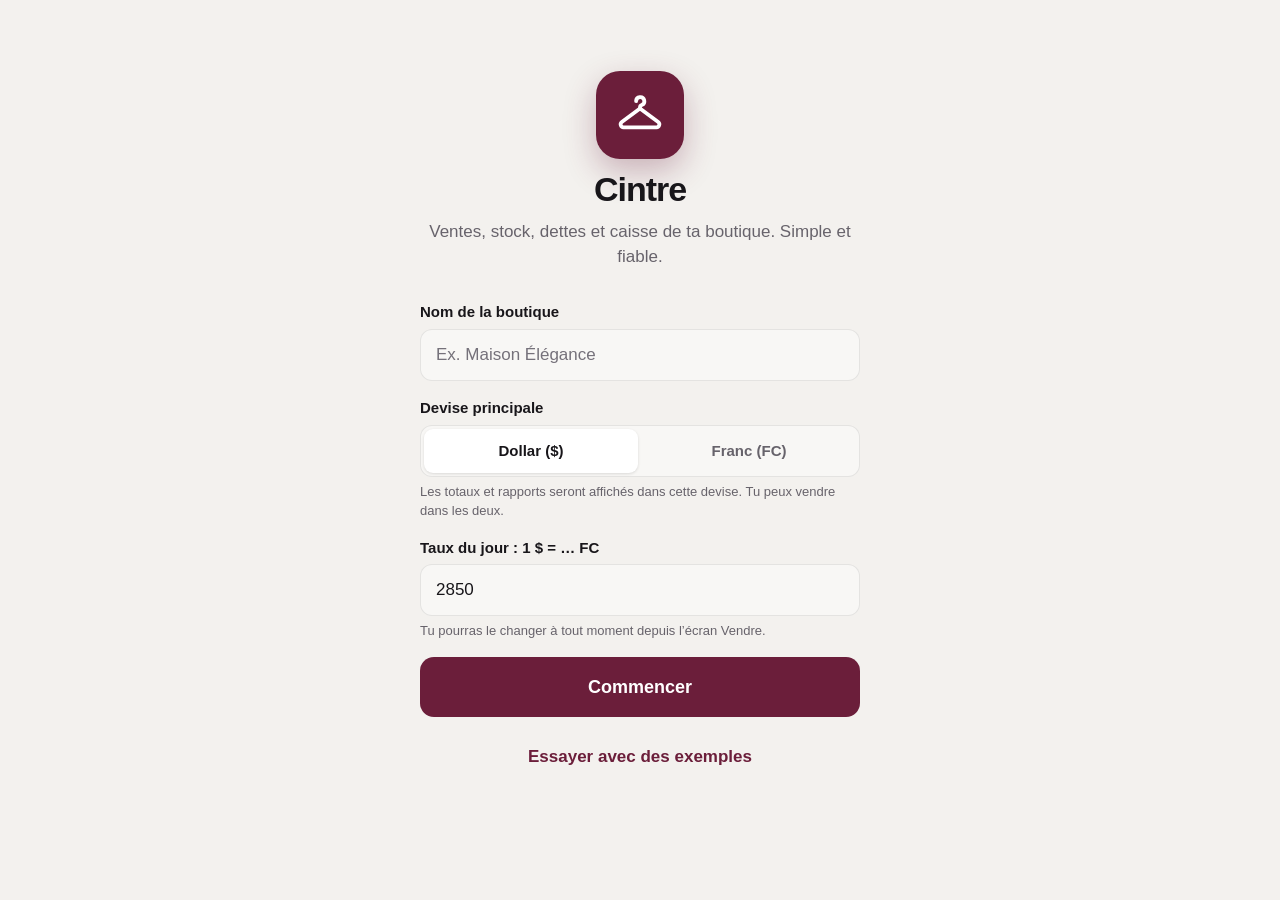
==== index.html @ d175fce6 "Étape 1 : écrans complets avec données locales Application Cintre (PWA) pour maisons d'habillement, " ====
<!doctype html>
<html lang="fr">
<head>
  <meta charset="utf-8">
  <meta name="viewport" content="width=device-width, initial-scale=1, viewport-fit=cover">
  <title>Cintre</title>
  <meta name="description" content="Gestion simple de boutique de vêtements : ventes, stock, dettes et caisse.">
  <meta name="theme-color" content="#F3F1EE" media="(prefers-color-scheme: light)">
  <meta name="theme-color" content="#0D0C0E" media="(prefers-color-scheme: dark)">
  <meta name="apple-mobile-web-app-capable" content="yes">
  <meta name="mobile-web-app-capable" content="yes">
  <meta name="apple-mobile-web-app-status-bar-style" content="default">
  <meta name="apple-mobile-web-app-title" content="Cintre">
  <meta name="format-detection" content="telephone=no">
  <link rel="manifest" href="manifest.json">
  <link rel="icon" href="icons/icone.svg" type="image/svg+xml">
  <link rel="apple-touch-icon" href="icons/apple-touch-icon.png">
  <link rel="stylesheet" href="css/style.css">
  <script type="module" src="js/app.js"></script>
</head>
<body class="sans-nav">
  <main id="app" tabindex="-1">
    <noscript>Active JavaScript pour utiliser Cintre.</noscript>
  </main>
  <nav class="nav" aria-label="Navigation principale">
    <a href="#/vendre" data-onglet="vendre"><svg width="24" height="24" viewBox="0 0 24 24" fill="none" stroke="currentColor" stroke-width="1.75" stroke-linecap="round" stroke-linejoin="round" aria-hidden="true"><path d="M5.5 8.5h13l-1 11.5h-11z"/><path d="M9 8.5V7a3 3 0 0 1 6 0v1.5"/></svg>Vendre</a>
    <a href="#/articles" data-onglet="articles"><svg width="24" height="24" viewBox="0 0 24 24" fill="none" stroke="currentColor" stroke-width="1.75" stroke-linecap="round" stroke-linejoin="round" aria-hidden="true"><path d="M10.2 5.6a1.9 1.9 0 1 1 2.6 1.8c-.5.2-.8.6-.8 1.1V9"/><path d="M12 9 3.6 15.2a1.4 1.4 0 0 0 .8 2.5h15.2a1.4 1.4 0 0 0 .8-2.5z"/></svg>Articles</a>
    <a href="#/dettes" data-onglet="dettes"><svg width="24" height="24" viewBox="0 0 24 24" fill="none" stroke="currentColor" stroke-width="1.75" stroke-linecap="round" stroke-linejoin="round" aria-hidden="true"><circle cx="9" cy="8" r="3.5"/><path d="M2.5 20c0-3.6 2.9-6.5 6.5-6.5s6.5 2.9 6.5 6.5"/><path d="M15.5 4.6a3.5 3.5 0 0 1 0 6.8"/><path d="M18 14.2c2 .8 3.5 2.9 3.5 5.8"/></svg>Dettes</a>
    <a href="#/depenses" data-onglet="depenses"><svg width="24" height="24" viewBox="0 0 24 24" fill="none" stroke="currentColor" stroke-width="1.75" stroke-linecap="round" stroke-linejoin="round" aria-hidden="true"><path d="M6 3.5h12v17l-3-2-3 2-3-2-3 2z"/><path d="M9 8.5h6M9 12.5h4"/></svg>Dépenses</a>
    <a href="#/caisse" data-onglet="caisse"><svg width="24" height="24" viewBox="0 0 24 24" fill="none" stroke="currentColor" stroke-width="1.75" stroke-linecap="round" stroke-linejoin="round" aria-hidden="true"><path d="M4 7.5A2.5 2.5 0 0 1 6.5 5H17v3"/><path d="M4 7.5v10A2.5 2.5 0 0 0 6.5 20H20V8H6.5A2.5 2.5 0 0 1 4 5.5"/><circle cx="16" cy="14" r="1.25"/></svg>Caisse</a>
  </nav>
</body>
</html>
---- css/style.css ----
/* Cintre — feuille de style unique.
   Grille d'espacement de 8 px, police système, une couleur d'accent (bordeaux),
   vert et rouge réservés aux montants. Mode sombre automatique. */

:root {
  --fond: #F3F1EE;
  --carte: #FFFFFF;
  --carte-2: #F8F7F5;
  --texte: #18161A;
  --texte-2: #67636B;
  --texte-3: #75717A;
  --ligne: rgba(24, 22, 26, 0.09);
  --ligne-forte: rgba(24, 22, 26, 0.16);
  --accent: #6B1E3A;
  --accent-fort: #561730;
  --accent-doux: rgba(107, 30, 58, 0.08);
  --sur-accent: #FFFFFF;
  --positif: #1C7449;
  --positif-doux: rgba(28, 116, 73, 0.1);
  --negatif: #B0281F;
  --negatif-doux: rgba(176, 40, 31, 0.09);
  --attention: #A35F00;
  --attention-doux: rgba(163, 95, 0, 0.1);
  --ombre: 0 1px 2px rgba(24, 22, 26, 0.04), 0 4px 16px rgba(24, 22, 26, 0.04);
  --ombre-haute: 0 -8px 32px rgba(24, 22, 26, 0.12);
  --rayon: 16px;
  --rayon-petit: 12px;
  --s1: 8px; --s2: 16px; --s3: 24px; --s4: 32px; --s5: 40px;
  --hauteur-nav: 64px;
  --police: -apple-system, BlinkMacSystemFont, "SF Pro Text", "Segoe UI", Roboto, "Helvetica Neue", Arial, sans-serif;
  --police-titre: -apple-system-headline, -apple-system, BlinkMacSystemFont, "SF Pro Display", "Segoe UI", Roboto, sans-serif;
  color-scheme: light;
}

@media (prefers-color-scheme: dark) {
  :root {
    --fond: #0D0C0E;
    --carte: #19181B;
    --carte-2: #222125;
    --texte: #F4F2F5;
    --texte-2: #ABA7B0;
    --texte-3: #8E8A93;
    --ligne: rgba(255, 255, 255, 0.09);
    --ligne-forte: rgba(255, 255, 255, 0.16);
    --accent: #E08EAA;
    --accent-fort: #EBA6BD;
    --accent-doux: rgba(224, 142, 170, 0.13);
    --sur-accent: #2A0C17;
    --positif: #4CC48A;
    --positif-doux: rgba(76, 196, 138, 0.13);
    --negatif: #FF7A70;
    --negatif-doux: rgba(255, 122, 112, 0.13);
    --attention: #F2A649;
    --attention-doux: rgba(242, 166, 73, 0.14);
    --ombre: 0 0 0 1px rgba(255, 255, 255, 0.04);
    --ombre-haute: 0 -8px 32px rgba(0, 0, 0, 0.5);
    color-scheme: dark;
  }
}

/* ---------- Base ---------- */

*, *::before, *::after { box-sizing: border-box; }
html {
  -webkit-text-size-adjust: 100%;
  text-size-adjust: 100%;
  overscroll-behavior: none;
  background: var(--fond);
}
html.verrou, html.verrou body { overflow: hidden; }
body {
  margin: 0;
  min-height: 100vh;
  min-height: 100dvh;
  background: var(--fond);
  color: var(--texte);
  font: 400 17px/1.45 var(--police);
  -webkit-font-smoothing: antialiased;
  overscroll-behavior: none;
  -webkit-tap-highlight-color: transparent;
}
button, input, select, textarea { font: inherit; color: inherit; }
button { cursor: pointer; -webkit-user-select: none; user-select: none; touch-action: manipulation; }
a { color: inherit; text-decoration: none; }
h1, h2, h3, p { margin: 0; }
svg { flex: none; }
:focus-visible { outline: 2px solid var(--accent); outline-offset: 2px; }

.num { font-variant-numeric: tabular-nums; }
.titre { font: 700 28px/1.15 var(--police-titre); letter-spacing: -0.02em; }
.sous-titre { font: 600 20px/1.25 var(--police-titre); letter-spacing: -0.01em; }
.legende { font-size: 13px; font-weight: 500; color: var(--texte-2); letter-spacing: 0.01em; }
.surtitre { font-size: 13px; font-weight: 600; color: var(--texte-2); text-transform: uppercase; letter-spacing: 0.06em; }
.texte-2 { color: var(--texte-2); }
.positif { color: var(--positif); }
.negatif { color: var(--negatif); }
.attention { color: var(--attention); }
.barre-annule { text-decoration: line-through; color: var(--texte-3); }
.masque-visuel { position: absolute; width: 1px; height: 1px; overflow: hidden; clip: rect(0 0 0 0); white-space: nowrap; }

/* ---------- Structure ---------- */

#app {
  max-width: 720px;
  margin: 0 auto;
  padding: calc(env(safe-area-inset-top) + var(--s1)) calc(env(safe-area-inset-right) + var(--s2)) calc(var(--hauteur-nav) + env(safe-area-inset-bottom) + var(--s4)) calc(env(safe-area-inset-left) + var(--s2));
}
body.sans-nav #app { padding-bottom: calc(env(safe-area-inset-bottom) + var(--s4)); }
body.avec-panier #app { padding-bottom: calc(var(--hauteur-nav) + env(safe-area-inset-bottom) + 112px); }
.pile { display: flex; flex-direction: column; gap: var(--s2); }
.pile-serree { display: flex; flex-direction: column; gap: var(--s1); }
.rangee { display: flex; align-items: center; gap: var(--s1); }
.rangee-espace { display: flex; align-items: center; justify-content: space-between; gap: var(--s2); }
.section { margin-top: var(--s3); }
.section-titre { display: flex; align-items: center; justify-content: space-between; margin: var(--s3) 0 var(--s1); padding: 0 4px; }

.entete { display: flex; align-items: center; gap: var(--s1); min-height: 56px; margin-bottom: var(--s2); }
.entete-titres { flex: 1; min-width: 0; }
.entete-titres .titre { overflow: hidden; text-overflow: ellipsis; white-space: nowrap; }
.entete-actions { display: flex; align-items: center; gap: 4px; margin-right: -8px; }

.carte {
  background: var(--carte);
  border-radius: var(--rayon);
  box-shadow: var(--ombre);
  padding: var(--s2);
}
.carte + .carte { margin-top: var(--s2); }
.carte-titre { display: flex; align-items: center; justify-content: space-between; gap: var(--s1); margin-bottom: var(--s2); }

/* ---------- Boutons ---------- */

.btn {
  display: inline-flex; align-items: center; justify-content: center; gap: var(--s1);
  min-height: 52px; padding: 0 var(--s3);
  border: 0; border-radius: 14px;
  font-size: 17px; font-weight: 600;
  transition: transform 150ms ease, background-color 150ms ease, opacity 150ms ease;
}
.btn:active { transform: scale(0.98); }
.btn:disabled { opacity: 0.5; }
.btn-principal { background: var(--accent); color: var(--sur-accent); }
.btn-principal:active { background: var(--accent-fort); }
.btn-secondaire { background: var(--accent-doux); color: var(--accent); }
.btn-neutre { background: var(--carte); color: var(--texte); box-shadow: inset 0 0 0 1px var(--ligne-forte); }
.btn-danger { background: var(--negatif); color: #fff; }
.btn-texte, .btn-texte-danger {
  display: inline-flex; align-items: center; justify-content: center; gap: 6px;
  border: 0; background: none; min-height: 48px; padding: 0 var(--s1); font-weight: 600;
}
.btn-texte { color: var(--accent); }
.btn-texte-danger { color: var(--negatif); }
.btn-bloc { width: 100%; }
.btn-grand { min-height: 60px; font-size: 18px; }
.btn-icone {
  display: inline-flex; align-items: center; justify-content: center;
  width: 48px; height: 48px; border: 0; border-radius: 50%;
  background: none; color: var(--texte);
}
.btn-icone:active { background: var(--ligne); }
.btn-rond {
  display: inline-flex; align-items: center; justify-content: center;
  width: 48px; height: 48px; border: 0; border-radius: 50%;
  background: var(--accent-doux); color: var(--accent);
}
.btn-rond:disabled { opacity: 0.35; }
.duo { display: grid; grid-template-columns: 1fr 1fr; gap: var(--s1); }

/* ---------- Champs ---------- */

.champ { display: flex; flex-direction: column; gap: 6px; }
.champ-libelle { font-size: 15px; font-weight: 600; color: var(--texte); }
.champ-aide { font-size: 13px; color: var(--texte-2); }
.saisie {
  width: 100%; min-height: 52px; padding: 0 var(--s2);
  border: 0; border-radius: var(--rayon-petit);
  background: var(--carte-2); box-shadow: inset 0 0 0 1px var(--ligne);
  font-size: 17px; /* ≥ 16 px : pas de zoom automatique sur iPhone */
  -webkit-appearance: none; appearance: none;
}
.saisie:focus { outline: none; box-shadow: inset 0 0 0 2px var(--accent); background: var(--carte); }
.saisie.invalide { box-shadow: inset 0 0 0 2px var(--negatif); }
.saisie::placeholder { color: var(--texte-3); }
select.saisie { background-image: none; }
.recherche { position: relative; }
.recherche .saisie { padding-left: 44px; background: var(--carte); }
.recherche svg { position: absolute; left: 14px; top: 50%; transform: translateY(-50%); color: var(--texte-3); pointer-events: none; }
.montant-ligne { display: flex; gap: var(--s1); align-items: stretch; }
.saisie-montant { position: relative; flex: 1; min-width: 0; }
.saisie-montant .saisie { padding-right: 48px; font-size: 22px; font-weight: 600; font-variant-numeric: tabular-nums; }
.saisie-suffixe { position: absolute; right: 16px; top: 50%; transform: translateY(-50%); color: var(--texte-2); font-weight: 600; pointer-events: none; }
.montant-ligne .segment { flex: none; width: 112px; }

.segment {
  display: grid; grid-auto-flow: column; grid-auto-columns: 1fr;
  padding: 4px; gap: 4px; border-radius: var(--rayon-petit);
  background: var(--carte-2); box-shadow: inset 0 0 0 1px var(--ligne);
}
.segment-choix {
  min-height: 44px; border: 0; border-radius: 9px; background: none;
  font-size: 15px; font-weight: 600; color: var(--texte-2);
  transition: background-color 150ms ease, color 150ms ease;
}
.segment-choix[aria-checked="true"] { background: var(--carte); color: var(--texte); box-shadow: 0 1px 3px rgba(0, 0, 0, 0.12); }
@media (prefers-color-scheme: dark) { .segment-choix[aria-checked="true"] { background: #3A383E; } }

.puces { display: flex; flex-wrap: wrap; gap: var(--s1); }
.puces-defilantes {
  flex-wrap: nowrap; overflow-x: auto; scrollbar-width: none;
  margin: 0 calc(-1 * var(--s2)); padding: 2px var(--s2);
  scroll-padding: 0 var(--s2);
}
.puces-defilantes::-webkit-scrollbar { display: none; }
.puce {
  display: inline-flex; align-items: center; gap: 8px; flex: none;
  min-height: 40px; padding: 0 var(--s2); border: 0; border-radius: 999px;
  background: var(--carte); box-shadow: inset 0 0 0 1px var(--ligne-forte);
  font-size: 15px; font-weight: 500; color: var(--texte);
  transition: background-color 150ms ease;
}
.puce[aria-checked="true"] { background: var(--texte); color: var(--fond); box-shadow: none; }
.puces-grandes .puce { min-height: 52px; border-radius: 14px; padding: 0 var(--s2); font-size: 16px; }
.puces-grandes { display: grid; grid-template-columns: 1fr 1fr; }
.puces-grandes .puce { justify-content: flex-start; text-align: left; line-height: 1.2; }
.puce-point { width: 10px; height: 10px; border-radius: 50%; background: var(--c); flex: none; }

/* ---------- Identité ---------- */

.logo {
  display: inline-flex; align-items: center; justify-content: center; flex: none;
  border-radius: 50%; background: var(--accent); color: var(--sur-accent);
  font-family: var(--police-titre); font-weight: 700; letter-spacing: -0.02em;
}
.pastille {
  display: inline-flex; align-items: center; justify-content: center; flex: none;
  border-radius: 50%;
  background: color-mix(in srgb, var(--c) 15%, transparent);
  color: var(--c);
  font-size: 14px; font-weight: 700;
}
.pastille-vide { background: var(--carte-2); color: var(--texte-2); box-shadow: inset 0 0 0 1px var(--ligne); }

/* ---------- Navigation du bas ---------- */

.nav {
  position: fixed; left: 0; right: 0; bottom: 0; z-index: 20;
  display: grid; grid-template-columns: repeat(5, 1fr);
  padding: 0 env(safe-area-inset-right) env(safe-area-inset-bottom) env(safe-area-inset-left);
  background: color-mix(in srgb, var(--carte) 92%, transparent);
  -webkit-backdrop-filter: saturate(180%) blur(20px); backdrop-filter: saturate(180%) blur(20px);
  border-top: 1px solid var(--ligne);
}
.nav a {
  display: flex; flex-direction: column; align-items: center; justify-content: center; gap: 2px;
  height: var(--hauteur-nav); color: var(--texte-3); font-size: 11px; font-weight: 600; letter-spacing: 0.01em;
}
.nav a[aria-current="page"] { color: var(--accent); }
body.sans-nav .nav { display: none; }

/* ---------- Écran Vendre ---------- */

.entete-vendre { gap: 12px; }
.entete-vendre .entete-nom { flex: 1; min-width: 0; font: 600 20px/1.2 var(--police-titre); overflow: hidden; text-overflow: ellipsis; white-space: nowrap; }
.resume-jour { padding: var(--s1) 4px var(--s3); }
.chiffre-xl { font: 700 40px/1.05 var(--police-titre); letter-spacing: -0.03em; font-variant-numeric: tabular-nums; margin: 4px 0; }
.chiffre-l { font: 700 30px/1.1 var(--police-titre); letter-spacing: -0.02em; font-variant-numeric: tabular-nums; }
.chiffre-m { font: 700 22px/1.15 var(--police-titre); letter-spacing: -0.01em; font-variant-numeric: tabular-nums; }
.resume-jour-pied { display: flex; align-items: center; justify-content: space-between; gap: var(--s1); flex-wrap: wrap; margin-top: var(--s1); }
.puce-taux {
  display: inline-flex; align-items: center; gap: 6px; min-height: 36px; padding: 0 12px;
  border: 0; border-radius: 999px; background: var(--carte); box-shadow: inset 0 0 0 1px var(--ligne-forte);
  font-size: 14px; font-weight: 600; color: var(--texte-2);
}
.barre-outils { display: flex; flex-direction: column; gap: 12px; margin-bottom: var(--s2); }

.grille-articles { display: grid; grid-template-columns: repeat(2, minmax(0, 1fr)); gap: 12px; }
@media (min-width: 560px) { .grille-articles { grid-template-columns: repeat(3, minmax(0, 1fr)); } }
.carte-article {
  position: relative; display: flex; flex-direction: column; align-items: flex-start; gap: 10px;
  min-height: 132px; padding: 14px; border: 0; border-radius: var(--rayon);
  background: var(--carte); box-shadow: var(--ombre); text-align: left;
  transition: transform 150ms ease, box-shadow 150ms ease;
}
.carte-article:active { transform: scale(0.97); }
.carte-article.dans-panier { box-shadow: inset 0 0 0 2px var(--accent), var(--ombre); }
.carte-article.epuise { opacity: 0.45; }
.carte-article-nom { font-size: 16px; font-weight: 700; line-height: 1.25; display: -webkit-box; -webkit-line-clamp: 2; -webkit-box-orient: vertical; overflow: hidden; word-break: break-word; }
.carte-article-prix { margin-top: auto; font-size: 17px; font-weight: 600; color: var(--texte); font-variant-numeric: tabular-nums; }
.carte-article-pied { display: flex; align-items: center; justify-content: space-between; gap: 6px; width: 100%; margin-top: auto; }
.compteur {
  position: absolute; top: 10px; right: 10px;
  min-width: 28px; height: 28px; padding: 0 8px; border-radius: 999px;
  display: inline-flex; align-items: center; justify-content: center;
  background: var(--accent); color: var(--sur-accent); font-size: 15px; font-weight: 700;
  animation: apparaitre 180ms ease;
}
.badge {
  display: inline-flex; align-items: center; gap: 4px; min-height: 24px; padding: 0 8px;
  border-radius: 999px; font-size: 12px; font-weight: 600; white-space: nowrap;
}
.badge-bas { background: var(--attention-doux); color: var(--attention); }
.badge-zero { background: var(--negatif-doux); color: var(--negatif); }
.badge-ok { background: var(--positif-doux); color: var(--positif); }
.badge-neutre { background: var(--carte-2); color: var(--texte-2); box-shadow: inset 0 0 0 1px var(--ligne); }
.badge-accent { background: var(--accent-doux); color: var(--accent); }

.barre-panier {
  position: fixed; z-index: 15; left: 0; right: 0;
  bottom: calc(var(--hauteur-nav) + env(safe-area-inset-bottom));
  padding: 12px calc(env(safe-area-inset-right) + var(--s2)) 12px calc(env(safe-area-inset-left) + var(--s2));
  display: flex; justify-content: center;
  transform: translateY(120%); opacity: 0; pointer-events: none;
  transition: transform 220ms cubic-bezier(.2, .8, .2, 1), opacity 180ms ease;
}
.barre-panier.visible { transform: none; opacity: 1; pointer-events: auto; }
.barre-panier-contenu {
  display: flex; align-items: center; gap: 12px; width: 100%; max-width: 688px;
  padding: 10px 10px 10px 16px; border-radius: 20px;
  background: var(--texte); color: var(--fond); box-shadow: 0 8px 30px rgba(0, 0, 0, 0.25);
}
.barre-panier-resume { flex: 1; min-width: 0; display: flex; flex-direction: column; align-items: flex-start; border: 0; background: none; color: inherit; text-align: left; padding: 4px 0; }
.barre-panier-resume .legende { color: inherit; opacity: 0.7; }
.barre-panier-total { font-size: 20px; font-weight: 700; font-variant-numeric: tabular-nums; }
.barre-panier .btn { min-height: 52px; background: var(--fond); color: var(--texte); }

/* ---------- Listes ---------- */

.liste { background: var(--carte); border-radius: var(--rayon); box-shadow: var(--ombre); overflow: hidden; }
.liste-ligne {
  display: flex; align-items: center; gap: 12px; width: 100%; min-height: 64px;
  padding: 12px var(--s2); border: 0; background: none; text-align: left;
  position: relative;
}
.liste-ligne + .liste-ligne::before { content: ""; position: absolute; top: 0; left: var(--s2); right: 0; border-top: 1px solid var(--ligne); }
button.liste-ligne:active, a.liste-ligne:active { background: var(--carte-2); }
.liste-ligne-corps { flex: 1; min-width: 0; display: flex; flex-direction: column; gap: 2px; }
.liste-ligne-titre { font-weight: 600; overflow: hidden; text-overflow: ellipsis; white-space: nowrap; }
.liste-ligne-sous { font-size: 14px; color: var(--texte-2); overflow: hidden; text-overflow: ellipsis; white-space: nowrap; }
.liste-ligne-fin { display: flex; flex-direction: column; align-items: flex-end; gap: 4px; text-align: right; flex: none; max-width: 55%; }
.liste-ligne-montant { font-weight: 600; font-variant-numeric: tabular-nums; white-space: nowrap; }
.liste-ligne .chevron { color: var(--texte-3); margin-right: -6px; }
.liste-vide { padding: var(--s3) var(--s2); text-align: center; color: var(--texte-2); }
.groupe-titre { display: flex; align-items: baseline; justify-content: space-between; gap: var(--s1); margin: var(--s3) 4px var(--s1); }
.groupe-titre:first-child { margin-top: 0; }
button.groupe-titre { width: calc(100% - 8px); border: 0; background: none; padding: 0; text-align: left; min-height: 32px; }
.icone-ronde {
  display: inline-flex; align-items: center; justify-content: center; flex: none;
  width: 40px; height: 40px; border-radius: 50%; background: var(--carte-2); color: var(--texte-2);
}
.icone-ronde.positif { background: var(--positif-doux); color: var(--positif); }
.icone-ronde.negatif { background: var(--negatif-doux); color: var(--negatif); }
.icone-ronde.accent { background: var(--accent-doux); color: var(--accent); }

.progression { height: 6px; border-radius: 999px; background: var(--carte-2); box-shadow: inset 0 0 0 1px var(--ligne); overflow: hidden; }
.progression > span { display: block; height: 100%; border-radius: inherit; background: var(--positif); transition: width 250ms ease; }

/* ---------- Statistiques ---------- */

.grand-total { padding: var(--s1) 4px var(--s3); }
.grand-total .legende { margin-bottom: 2px; }
.cartes-stats { display: grid; grid-template-columns: repeat(2, minmax(0, 1fr)); gap: 12px; }
.carte-stat { background: var(--carte); border-radius: var(--rayon); box-shadow: var(--ombre); padding: 14px; display: flex; flex-direction: column; gap: 6px; min-width: 0; }
button.carte-stat { border: 0; text-align: left; }
.carte-stat .chiffre-m { overflow-wrap: anywhere; }
.tendance { display: inline-flex; align-items: center; gap: 2px; font-size: 13px; font-weight: 600; }
.tendance-neutre { color: var(--texte-3); }
.trois-chiffres { display: grid; grid-template-columns: repeat(3, minmax(0, 1fr)); gap: var(--s1); text-align: center; }
.trois-chiffres > div { display: flex; flex-direction: column; gap: 4px; min-width: 0; }
.trois-chiffres .chiffre-m { font-size: 19px; overflow-wrap: anywhere; }
.repartition { display: flex; flex-wrap: wrap; gap: 6px; margin-top: 12px; }
.repartition .badge { min-height: 28px; font-size: 13px; }
.actions-rapides { display: grid; grid-template-columns: 1fr 1fr; gap: 12px; margin-top: var(--s2); }

/* ---------- Graphiques ---------- */

.g-hote { position: relative; margin: 0 -4px; }
.graphique { display: block; width: 100%; height: auto; touch-action: pan-y; overflow: visible; }
.g-grille { stroke: var(--ligne); stroke-width: 1; }
.g-axe { fill: var(--texte-3); font-size: 11px; font-weight: 500; font-variant-numeric: tabular-nums; }
.g-courbe { fill: none; stroke: var(--accent); stroke-width: 2.25; stroke-linecap: round; stroke-linejoin: round; }
.g-zone { fill: var(--accent); opacity: 0.1; }
.g-guide { stroke: var(--ligne-forte); stroke-width: 1; stroke-dasharray: 3 3; }
.g-point { fill: var(--carte); stroke: var(--accent); stroke-width: 2.5; }
.g-barre-a { fill: var(--positif); }
.g-barre-b { fill: var(--negatif); opacity: 0.85; }
.g-bulle {
  position: absolute; top: -8px; transform: translate(-50%, -100%);
  padding: 8px 12px; border-radius: 10px; background: var(--texte); color: var(--fond);
  font-size: 13px; line-height: 1.35; white-space: nowrap; pointer-events: none;
  opacity: 0; transition: opacity 150ms ease; z-index: 2;
}
.g-bulle.visible { opacity: 1; }
.g-bulle-titre { opacity: 0.7; font-weight: 500; }
.g-bulle-valeur { font-weight: 700; font-variant-numeric: tabular-nums; }
.g-legende { display: flex; gap: var(--s2); margin-top: var(--s1); padding: 0 4px; font-size: 13px; color: var(--texte-2); }
.g-legende span { display: inline-flex; align-items: center; gap: 6px; }
.g-cle { width: 10px; height: 10px; border-radius: 3px; display: inline-block; }
.g-cle-a { background: var(--positif); }
.g-cle-b { background: var(--negatif); opacity: 0.85; }
.g-horiz { display: flex; flex-direction: column; gap: 14px; }
.g-horiz-tete { display: flex; justify-content: space-between; gap: var(--s1); font-size: 15px; margin-bottom: 6px; }
.g-horiz-nom { font-weight: 500; overflow: hidden; text-overflow: ellipsis; white-space: nowrap; }
.g-horiz-valeur { font-weight: 600; white-space: nowrap; }
.g-horiz-piste { height: 10px; border-radius: 999px; background: var(--carte-2); overflow: hidden; }
.g-horiz-barre { height: 100%; border-radius: 999px; background: var(--c, var(--texte-3)); }

/* ---------- Feuilles ---------- */

.feuille-fond {
  position: fixed; inset: 0; z-index: 40; background: rgba(10, 8, 12, 0.4);
  opacity: 0; transition: opacity 200ms ease;
}
.feuille-fond.ouvert { opacity: 1; }
.feuille {
  position: fixed; z-index: 41; left: 0; right: 0; bottom: 0;
  margin: 0 auto; max-width: 640px; max-height: calc(100dvh - env(safe-area-inset-top) - 24px);
  display: flex; flex-direction: column;
  background: var(--fond); border-radius: 24px 24px 0 0; box-shadow: var(--ombre-haute);
  transform: translateY(100%); transition: transform 240ms cubic-bezier(.2, .8, .2, 1);
}
.feuille.ouvert { transform: none; }
.feuille-poignee { width: 40px; height: 5px; border-radius: 3px; background: var(--ligne-forte); margin: 8px auto 0; flex: none; }
.feuille-entete { display: flex; align-items: center; gap: var(--s1); padding: 4px 8px 4px var(--s3); flex: none; }
.feuille-titre { flex: 1; min-width: 0; }
.feuille-corps {
  overflow-y: auto; overscroll-behavior: contain; -webkit-overflow-scrolling: touch;
  padding: var(--s1) var(--s3) calc(env(safe-area-inset-bottom) + var(--s3));
}
@media (min-width: 700px) {
  .feuille { bottom: auto; top: 50%; border-radius: 24px; transform: translateY(-40%) scale(0.98); opacity: 0; transition: transform 200ms ease, opacity 200ms ease; }
  .feuille.ouvert { transform: translateY(-50%); opacity: 1; }
  .feuille-poignee { display: none; }
}

/* Reçu */
.recu { background: var(--carte); border-radius: var(--rayon); box-shadow: var(--ombre); padding: var(--s3) var(--s2); }
.recu-tete { text-align: center; display: flex; flex-direction: column; align-items: center; gap: 6px; padding-bottom: var(--s2); border-bottom: 1px dashed var(--ligne-forte); }
.recu-lignes { padding: 12px 0; border-bottom: 1px dashed var(--ligne-forte); display: flex; flex-direction: column; gap: 8px; }
.recu-ligne { display: flex; justify-content: space-between; gap: var(--s2); font-size: 16px; }
.recu-ligne > :first-child { min-width: 0; overflow-wrap: anywhere; }
.recu-ligne > :last-child { white-space: nowrap; font-variant-numeric: tabular-nums; }
.recu-total { display: flex; justify-content: space-between; align-items: baseline; padding-top: 12px; font-weight: 700; font-size: 20px; }
.recu-pied { display: flex; flex-direction: column; gap: 6px; padding-top: 12px; font-size: 15px; color: var(--texte-2); }
.cachet-ok { width: 56px; height: 56px; border-radius: 50%; display: inline-flex; align-items: center; justify-content: center; background: var(--positif-doux); color: var(--positif); animation: apparaitre 220ms ease; }

/* Panier */
.ligne-panier { display: flex; flex-direction: column; gap: 10px; padding: 14px 0; border-bottom: 1px solid var(--ligne); }
.ligne-panier:last-child { border-bottom: 0; }
.ligne-panier-tete { display: flex; align-items: flex-start; justify-content: space-between; gap: 12px; }
.ligne-panier-nom { font-weight: 600; overflow-wrap: anywhere; }
.stepper { display: inline-flex; align-items: center; gap: 4px; }
.stepper-valeur { min-width: 36px; text-align: center; font-size: 18px; font-weight: 700; font-variant-numeric: tabular-nums; }
.prix-modifiable { display: flex; align-items: center; gap: var(--s1); }
.prix-modifiable .saisie { min-height: 44px; width: 132px; font-weight: 600; font-variant-numeric: tabular-nums; }
.total-panier { display: flex; justify-content: space-between; align-items: baseline; padding: var(--s2) 0 var(--s1); }

.choix-client { display: flex; flex-direction: column; gap: 6px; max-height: 260px; overflow-y: auto; }
.choix-client .liste-ligne { min-height: 52px; border-radius: 12px; background: var(--carte); }
.choix-client .liste-ligne::before { display: none; }
.choix-client .liste-ligne[aria-pressed="true"] { box-shadow: inset 0 0 0 2px var(--accent); }

/* ---------- Messages ---------- */

.zone-toasts {
  position: fixed; z-index: 60; left: 0; right: 0; top: calc(env(safe-area-inset-top) + 8px);
  display: flex; flex-direction: column; align-items: center; gap: 8px; padding: 0 var(--s2); pointer-events: none;
}
.toast {
  display: flex; align-items: center; gap: 12px; max-width: 560px; width: 100%;
  padding: 12px 12px 12px 16px; min-height: 52px; border-radius: 16px;
  background: var(--texte); color: var(--fond); box-shadow: 0 8px 30px rgba(0, 0, 0, 0.2);
  font-size: 15px; font-weight: 500; pointer-events: auto;
  opacity: 0; transform: translateY(-12px); transition: opacity 180ms ease, transform 200ms ease;
}
.toast.visible { opacity: 1; transform: none; }
.toast-texte { flex: 1; }
.toast-erreur { background: var(--negatif); color: #fff; }
.toast-action { border: 0; background: rgba(255, 255, 255, 0.16); color: inherit; font-weight: 700; min-height: 40px; padding: 0 14px; border-radius: 10px; }
@media (prefers-color-scheme: dark) { .toast-action { background: rgba(0, 0, 0, 0.12); } }

.vide { display: flex; flex-direction: column; align-items: center; text-align: center; gap: 12px; padding: var(--s5) var(--s3); }
.vide p { max-width: 320px; }
.vide .btn { margin-top: var(--s1); }
.vide-illustration {
  width: 88px; height: 88px; border-radius: 50%; display: flex; align-items: center; justify-content: center;
  background: var(--accent-doux); color: var(--accent); margin-bottom: 4px;
  box-shadow: 0 0 0 10px color-mix(in srgb, var(--accent) 4%, transparent);
}
.vide-erreur { background: var(--negatif-doux); color: var(--negatif); box-shadow: none; }
.bandeau {
  display: flex; align-items: center; gap: 12px; padding: 12px var(--s2); margin-bottom: var(--s2);
  border-radius: var(--rayon-petit); background: var(--attention-doux); color: var(--attention); font-size: 15px; font-weight: 500;
}

.squelette-conteneur { display: flex; flex-direction: column; gap: 12px; padding-top: var(--s1); }
.squelette { border-radius: 12px; background: linear-gradient(90deg, var(--carte) 0%, var(--carte-2) 50%, var(--carte) 100%); background-size: 200% 100%; animation: reflet 1.2s ease-in-out infinite; }
.squelette-titre { height: 40px; width: 60%; }
.squelette-ligne { height: 72px; }

/* ---------- Accueil ---------- */

.accueil { min-height: calc(100dvh - env(safe-area-inset-top) - env(safe-area-inset-bottom) - 64px); display: flex; flex-direction: column; justify-content: center; gap: var(--s4); max-width: 440px; margin: 0 auto; padding: var(--s3) 0; }
.accueil-marque { display: flex; flex-direction: column; align-items: center; text-align: center; gap: 12px; }
.accueil-icone { width: 88px; height: 88px; border-radius: 24px; background: var(--accent); color: var(--sur-accent); display: flex; align-items: center; justify-content: center; box-shadow: 0 12px 32px color-mix(in srgb, var(--accent) 30%, transparent); }
.accueil-nom { font: 700 34px/1.1 var(--police-titre); letter-spacing: -0.03em; }

/* ---------- Calendrier ---------- */

.calendrier-tete { display: flex; align-items: center; justify-content: space-between; margin-bottom: var(--s1); }
.calendrier-grille { display: grid; grid-template-columns: repeat(7, 1fr); gap: 4px; text-align: center; }
.calendrier-grille .jsem { font-size: 12px; font-weight: 600; color: var(--texte-3); padding: 6px 0; }
.jour-cal { aspect-ratio: 1; min-height: 40px; border: 0; border-radius: 50%; background: none; font-size: 16px; font-weight: 600; font-variant-numeric: tabular-nums; }
.jour-cal.inactif { color: var(--texte-3); font-weight: 400; opacity: 0.55; }
.jour-cal.actif { background: var(--accent-doux); color: var(--accent); }
.jour-cal.aujourdhui { box-shadow: inset 0 0 0 1.5px var(--accent); }
.jour-cal:disabled { opacity: 0.2; }

.indicateur { width: 10px; height: 10px; border-radius: 50%; flex: none; }
.indicateur.positif { background: var(--positif); }
.indicateur.negatif { background: var(--negatif); }
.ligne-jour.inactif .liste-ligne-titre { color: var(--texte-3); font-weight: 500; }
.navigation-jour { display: flex; align-items: center; justify-content: space-between; gap: var(--s1); margin-bottom: var(--s2); }
.navigation-jour .sous-titre { text-align: center; flex: 1; }
.reglage-ligne { display: flex; align-items: center; justify-content: space-between; gap: var(--s2); }

/* ---------- Animations ---------- */

@keyframes apparaitre { from { transform: scale(0.6); opacity: 0; } to { transform: none; opacity: 1; } }
@keyframes reflet { from { background-position: 200% 0; } to { background-position: -200% 0; } }
@media (prefers-reduced-motion: reduce) {
  *, *::before, *::after { animation-duration: 1ms !important; transition-duration: 1ms !important; }
}
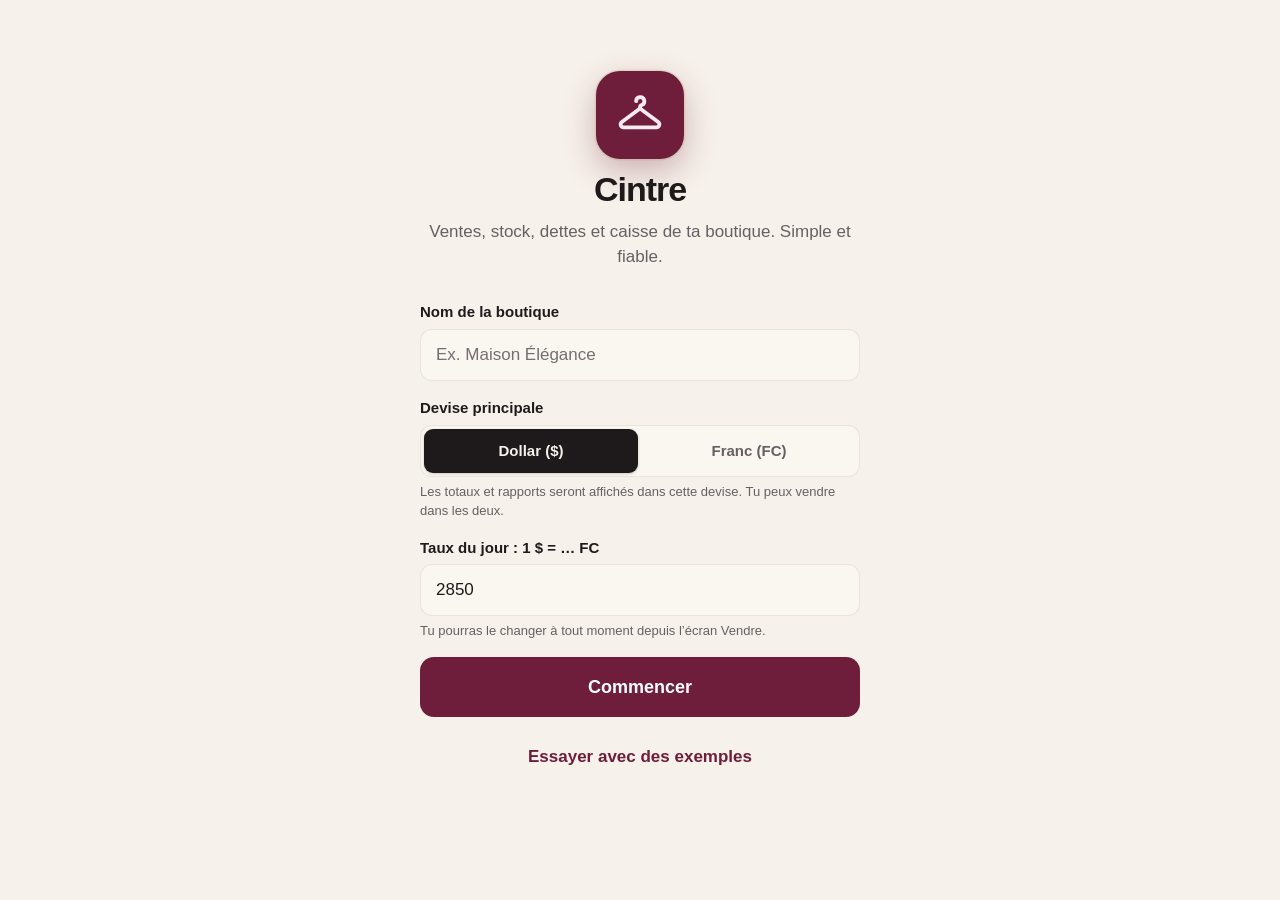
==== commit 034cd00a: "Mode clair élégant (ivoire, bordeaux, touche dorée) et choix de l'apparence Le thème clair devient l" ====
--- a/index.html
+++ b/index.html
@@ -5,8 +5,7 @@
   <meta name="viewport" content="width=device-width, initial-scale=1, viewport-fit=cover">
   <title>Cintre</title>
   <meta name="description" content="Gestion simple de boutique de vêtements : ventes, stock, dettes et caisse.">
-  <meta name="theme-color" content="#F3F1EE" media="(prefers-color-scheme: light)">
-  <meta name="theme-color" content="#0D0C0E" media="(prefers-color-scheme: dark)">
+  <meta name="theme-color" content="#F6F1EA">
   <meta name="apple-mobile-web-app-capable" content="yes">
   <meta name="mobile-web-app-capable" content="yes">
   <meta name="apple-mobile-web-app-status-bar-style" content="default">
@@ -16,6 +15,7 @@
   <link rel="icon" href="icons/icone.svg" type="image/svg+xml">
   <link rel="apple-touch-icon" href="icons/apple-touch-icon.png">
   <link rel="stylesheet" href="css/style.css">
+  <script src="js/theme.js"></script>
   <script type="module" src="js/app.js"></script>
 </head>
 <body class="sans-nav">
--- a/css/style.css
+++ b/css/style.css
@@ -1,19 +1,23 @@
 /* Cintre — feuille de style unique.
-   Grille d'espacement de 8 px, police système, une couleur d'accent (bordeaux),
-   vert et rouge réservés aux montants. Mode sombre automatique. */
+   Grille d'espacement de 8 px, police système, une couleur d'accent (bordeaux) avec une touche
+   dorée, vert et rouge réservés aux montants.
+   Thème : clair « ivoire et bordeaux » par défaut ; sombre au choix (Profil → Apparence).
+   Le script js/theme.js pose data-mode="clair" ou "sombre" sur <html> avant l'affichage. */
 
 :root {
-  --fond: #F3F1EE;
-  --carte: #FFFFFF;
-  --carte-2: #F8F7F5;
-  --texte: #18161A;
-  --texte-2: #67636B;
-  --texte-3: #75717A;
-  --ligne: rgba(24, 22, 26, 0.09);
-  --ligne-forte: rgba(24, 22, 26, 0.16);
-  --accent: #6B1E3A;
-  --accent-fort: #561730;
-  --accent-doux: rgba(107, 30, 58, 0.08);
+  --fond: #F6F1EA;          /* ivoire chaud */
+  --carte: #FFFDF9;
+  --carte-2: #FAF6F0;
+  --texte: #1E1A1C;
+  --texte-2: #685F64;
+  --texte-3: #776E73;
+  --ligne: rgba(70, 45, 35, 0.09);
+  --ligne-forte: rgba(70, 45, 35, 0.17);
+  --accent: #6E1D3A;        /* bordeaux */
+  --accent-fort: #571630;
+  --accent-doux: rgba(110, 29, 58, 0.08);
+  --or: #A9844A;            /* touche dorée, très discrète */
+  --or-doux: rgba(169, 132, 74, 0.16);
   --sur-accent: #FFFFFF;
   --positif: #1C7449;
   --positif-doux: rgba(28, 116, 73, 0.1);
@@ -21,8 +25,8 @@
   --negatif-doux: rgba(176, 40, 31, 0.09);
   --attention: #A35F00;
   --attention-doux: rgba(163, 95, 0, 0.1);
-  --ombre: 0 1px 2px rgba(24, 22, 26, 0.04), 0 4px 16px rgba(24, 22, 26, 0.04);
-  --ombre-haute: 0 -8px 32px rgba(24, 22, 26, 0.12);
+  --ombre: 0 1px 2px rgba(70, 45, 35, 0.05), 0 6px 20px rgba(70, 45, 35, 0.05);
+  --ombre-haute: 0 -8px 32px rgba(70, 45, 35, 0.14);
   --rayon: 16px;
   --rayon-petit: 12px;
   --s1: 8px; --s2: 16px; --s3: 24px; --s4: 32px; --s5: 40px;
@@ -32,35 +36,36 @@
   color-scheme: light;
 }
 
-@media (prefers-color-scheme: dark) {
-  :root {
-    --fond: #0D0C0E;
-    --carte: #19181B;
-    --carte-2: #222125;
-    --texte: #F4F2F5;
-    --texte-2: #ABA7B0;
-    --texte-3: #8E8A93;
-    --ligne: rgba(255, 255, 255, 0.09);
-    --ligne-forte: rgba(255, 255, 255, 0.16);
-    --accent: #E08EAA;
-    --accent-fort: #EBA6BD;
-    --accent-doux: rgba(224, 142, 170, 0.13);
-    --sur-accent: #2A0C17;
-    --positif: #4CC48A;
-    --positif-doux: rgba(76, 196, 138, 0.13);
-    --negatif: #FF7A70;
-    --negatif-doux: rgba(255, 122, 112, 0.13);
-    --attention: #F2A649;
-    --attention-doux: rgba(242, 166, 73, 0.14);
-    --ombre: 0 0 0 1px rgba(255, 255, 255, 0.04);
-    --ombre-haute: 0 -8px 32px rgba(0, 0, 0, 0.5);
-    color-scheme: dark;
-  }
+:root[data-mode="sombre"] {
+  --fond: #0D0C0E;
+  --carte: #19181B;
+  --carte-2: #222125;
+  --texte: #F4F2F5;
+  --texte-2: #ABA7B0;
+  --texte-3: #8E8A93;
+  --ligne: rgba(255, 255, 255, 0.09);
+  --ligne-forte: rgba(255, 255, 255, 0.16);
+  --accent: #E08EAA;
+  --accent-fort: #EBA6BD;
+  --accent-doux: rgba(224, 142, 170, 0.13);
+  --or: #D4B074;
+  --or-doux: rgba(212, 176, 116, 0.18);
+  --sur-accent: #2A0C17;
+  --positif: #4CC48A;
+  --positif-doux: rgba(76, 196, 138, 0.13);
+  --negatif: #FF7A70;
+  --negatif-doux: rgba(255, 122, 112, 0.13);
+  --attention: #F2A649;
+  --attention-doux: rgba(242, 166, 73, 0.14);
+  --ombre: 0 0 0 1px rgba(255, 255, 255, 0.04);
+  --ombre-haute: 0 -8px 32px rgba(0, 0, 0, 0.5);
+  color-scheme: dark;
 }
 
 /* ---------- Base ---------- */
 
 *, *::before, *::after { box-sizing: border-box; }
+[hidden] { display: none !important; } /* un élément masqué reste masqué, quelle que soit sa classe */
 html {
   -webkit-text-size-adjust: 100%;
   text-size-adjust: 100%;
@@ -165,12 +170,55 @@
 }
 .btn-rond:disabled { opacity: 0.35; }
 .duo { display: grid; grid-template-columns: 1fr 1fr; gap: var(--s1); }
+/* Validation : un bloc par produit, en rouge si le prix est sous le prix d'achat */
+.lignes-vente { display: flex; flex-direction: column; gap: 12px; }
+.ligne-vente {
+  display: flex; flex-direction: column; gap: 6px; padding: 14px var(--s2);
+  border-radius: var(--rayon); background: var(--carte); box-shadow: var(--ombre);
+  transition: background-color 150ms ease, box-shadow 150ms ease;
+}
+.ligne-vente-tete { display: flex; align-items: baseline; justify-content: space-between; gap: 12px; }
+.ligne-vente-nom { font-weight: 700; overflow-wrap: anywhere; }
+.ligne-vente-qte { font-weight: 600; color: var(--texte-2); }
+.ligne-vente-total { font-weight: 700; white-space: nowrap; }
+.ligne-vente-achat { font-size: 14px; color: var(--texte-2); }
+.ligne-vente .champ-libelle { font-size: 14px; color: var(--texte-2); }
+.ligne-vente-etat { font-size: 14px; font-weight: 600; min-height: 0; }
+.ligne-vente-etat:empty { display: none; }
+.ligne-vente-etat.positif { color: var(--positif); }
+.ligne-vente-etat.negatif { color: var(--negatif); }
+.ligne-vente.invalide { background: var(--negatif-doux); box-shadow: inset 0 0 0 2px var(--negatif); }
+.ligne-vente.invalide .ligne-vente-nom, .ligne-vente.invalide .ligne-vente-total { color: var(--negatif); }
+.ligne-vente.invalide .saisie { box-shadow: inset 0 0 0 2px var(--negatif); color: var(--negatif); }
+.total-vente { display: flex; flex-direction: column; gap: 4px; }
+.total-devise {
+  display: flex; align-items: baseline; justify-content: space-between; gap: var(--s2);
+  padding: 12px var(--s2); border-radius: var(--rayon-petit); background: var(--carte); box-shadow: inset 0 0 0 1px var(--ligne);
+}
+.taux-vente {
+  display: flex; align-items: center; justify-content: space-between; gap: 12px; flex-wrap: wrap;
+  padding: 10px var(--s2); border-radius: var(--rayon-petit); background: var(--carte); box-shadow: inset 0 0 0 1px var(--ligne);
+}
+.taux-vente .saisie { width: 112px; min-height: 44px; text-align: right; font-weight: 700; font-variant-numeric: tabular-nums; }
+.total-vente:empty { display: none; }
+.a-payer {
+  display: flex; align-items: baseline; justify-content: space-between; gap: var(--s2);
+  padding: 12px var(--s2); border-radius: var(--rayon-petit); background: var(--carte); box-shadow: inset 0 0 0 1px var(--ligne);
+}
+.a-payer[hidden] { display: none; }
+.duo-montants { gap: 12px; }
+.duo-montants .champ-libelle { font-size: 14px; }
+.duo-montants .saisie-montant .saisie { font-size: 20px; padding-right: 40px; padding-left: 12px; }
+.duo-montants .saisie-suffixe { right: 12px; }
 
 /* ---------- Champs ---------- */
 
 .champ { display: flex; flex-direction: column; gap: 6px; }
 .champ-libelle { font-size: 15px; font-weight: 600; color: var(--texte); }
 .champ-aide { font-size: 13px; color: var(--texte-2); }
+.champ-aide.positif { color: var(--positif); font-weight: 600; font-size: 15px; }
+.champ-aide.negatif { color: var(--negatif); font-weight: 600; font-size: 15px; }
+.champ-aide.attention { color: var(--attention); font-weight: 600; font-size: 15px; }
 .saisie {
   width: 100%; min-height: 52px; padding: 0 var(--s2);
   border: 0; border-radius: var(--rayon-petit);
@@ -201,8 +249,8 @@
   font-size: 15px; font-weight: 600; color: var(--texte-2);
   transition: background-color 150ms ease, color 150ms ease;
 }
-.segment-choix[aria-checked="true"] { background: var(--carte); color: var(--texte); box-shadow: 0 1px 3px rgba(0, 0, 0, 0.12); }
-@media (prefers-color-scheme: dark) { .segment-choix[aria-checked="true"] { background: #3A383E; } }
+/* Choix actif bien visible (foncé), pour qu'on voie tout de suite ce qui est sélectionné. */
+.segment-choix[aria-checked="true"] { background: var(--texte); color: var(--fond); box-shadow: 0 1px 3px rgba(0, 0, 0, 0.18); }
 
 .puces { display: flex; flex-wrap: wrap; gap: var(--s1); }
 .puces-defilantes {
@@ -229,6 +277,7 @@
 .logo {
   display: inline-flex; align-items: center; justify-content: center; flex: none;
   border-radius: 50%; background: var(--accent); color: var(--sur-accent);
+  box-shadow: 0 0 0 2px var(--fond), 0 0 0 3.5px var(--or);
   font-family: var(--police-titre); font-weight: 700; letter-spacing: -0.02em;
 }
 .pastille {
@@ -254,7 +303,11 @@
   display: flex; flex-direction: column; align-items: center; justify-content: center; gap: 2px;
   height: var(--hauteur-nav); color: var(--texte-3); font-size: 11px; font-weight: 600; letter-spacing: 0.01em;
 }
-.nav a[aria-current="page"] { color: var(--accent); }
+.nav a[aria-current="page"] { color: var(--accent); position: relative; }
+.nav a[aria-current="page"]::before {
+  content: ""; position: absolute; top: 0; left: 50%; width: 28px; height: 2.5px;
+  transform: translateX(-50%); border-radius: 0 0 3px 3px; background: var(--or);
+}
 body.sans-nav .nav { display: none; }
 
 /* ---------- Écran Vendre ---------- */
@@ -318,9 +371,31 @@
   padding: 10px 10px 10px 16px; border-radius: 20px;
   background: var(--texte); color: var(--fond); box-shadow: 0 8px 30px rgba(0, 0, 0, 0.25);
 }
-.barre-panier-resume { flex: 1; min-width: 0; display: flex; flex-direction: column; align-items: flex-start; border: 0; background: none; color: inherit; text-align: left; padding: 4px 0; }
-.barre-panier-resume .legende { color: inherit; opacity: 0.7; }
-.barre-panier-total { font-size: 20px; font-weight: 700; font-variant-numeric: tabular-nums; }
+.barre-panier-resume {
+  flex: 1; min-width: 0; display: flex; align-items: center; gap: 12px;
+  border: 0; border-radius: 14px; background: none; color: inherit; text-align: left; padding: 4px 8px 4px 0;
+}
+.barre-panier-resume:active { background: rgba(255, 255, 255, 0.08); }
+.barre-panier-icone { position: relative; display: inline-flex; align-items: center; justify-content: center; width: 44px; height: 44px; border-radius: 50%; background: rgba(255, 255, 255, 0.12); flex: none; }
+:root[data-mode="sombre"] .barre-panier-icone { background: rgba(0, 0, 0, 0.1); }
+.barre-panier-nombre {
+  position: absolute; top: -4px; right: -6px; min-width: 22px; height: 22px; padding: 0 6px; border-radius: 999px;
+  display: inline-flex; align-items: center; justify-content: center;
+  background: var(--accent); color: var(--sur-accent); font-size: 13px; font-weight: 700;
+}
+.barre-panier-textes { display: flex; flex-direction: column; min-width: 0; }
+.barre-panier-lien { white-space: nowrap; font-size: 14px; font-weight: 600; text-decoration: underline; text-underline-offset: 3px; opacity: 0.9; }
+.barre-panier-cout { font-size: 15px; font-weight: 500; opacity: 0.8; }
+.carte-article-etiquette { display: block; font-size: 12px; font-weight: 500; color: var(--texte-3); letter-spacing: 0.02em; }
+.carte-article-conteneur { position: relative; display: flex; }
+.carte-article-conteneur > .carte-article { flex: 1; min-width: 0; }
+.retirer-un {
+  position: absolute; top: 6px; right: 46px; width: 36px; height: 36px; border: 0; border-radius: 50%;
+  display: inline-flex; align-items: center; justify-content: center;
+  background: var(--carte-2); color: var(--texte); box-shadow: inset 0 0 0 1px var(--ligne-forte);
+  animation: apparaitre 180ms ease;
+}
+.retirer-un:active { background: var(--ligne-forte); }
 .barre-panier .btn { min-height: 52px; background: var(--fond); color: var(--texte); }
 
 /* ---------- Listes ---------- */
@@ -476,7 +551,7 @@
 .toast-texte { flex: 1; }
 .toast-erreur { background: var(--negatif); color: #fff; }
 .toast-action { border: 0; background: rgba(255, 255, 255, 0.16); color: inherit; font-weight: 700; min-height: 40px; padding: 0 14px; border-radius: 10px; }
-@media (prefers-color-scheme: dark) { .toast-action { background: rgba(0, 0, 0, 0.12); } }
+:root[data-mode="sombre"] .toast-action { background: rgba(0, 0, 0, 0.12); }
 
 .vide { display: flex; flex-direction: column; align-items: center; text-align: center; gap: 12px; padding: var(--s5) var(--s3); }
 .vide p { max-width: 320px; }
@@ -501,7 +576,7 @@
 
 .accueil { min-height: calc(100dvh - env(safe-area-inset-top) - env(safe-area-inset-bottom) - 64px); display: flex; flex-direction: column; justify-content: center; gap: var(--s4); max-width: 440px; margin: 0 auto; padding: var(--s3) 0; }
 .accueil-marque { display: flex; flex-direction: column; align-items: center; text-align: center; gap: 12px; }
-.accueil-icone { width: 88px; height: 88px; border-radius: 24px; background: var(--accent); color: var(--sur-accent); display: flex; align-items: center; justify-content: center; box-shadow: 0 12px 32px color-mix(in srgb, var(--accent) 30%, transparent); }
+.accueil-icone { width: 88px; height: 88px; border-radius: 24px; background: var(--accent); color: #F7EAF0; display: flex; align-items: center; justify-content: center; box-shadow: 0 0 0 1.5px var(--or-doux), 0 12px 32px color-mix(in srgb, var(--accent) 30%, transparent); }
 .accueil-nom { font: 700 34px/1.1 var(--police-titre); letter-spacing: -0.03em; }
 
 /* ---------- Calendrier ---------- */
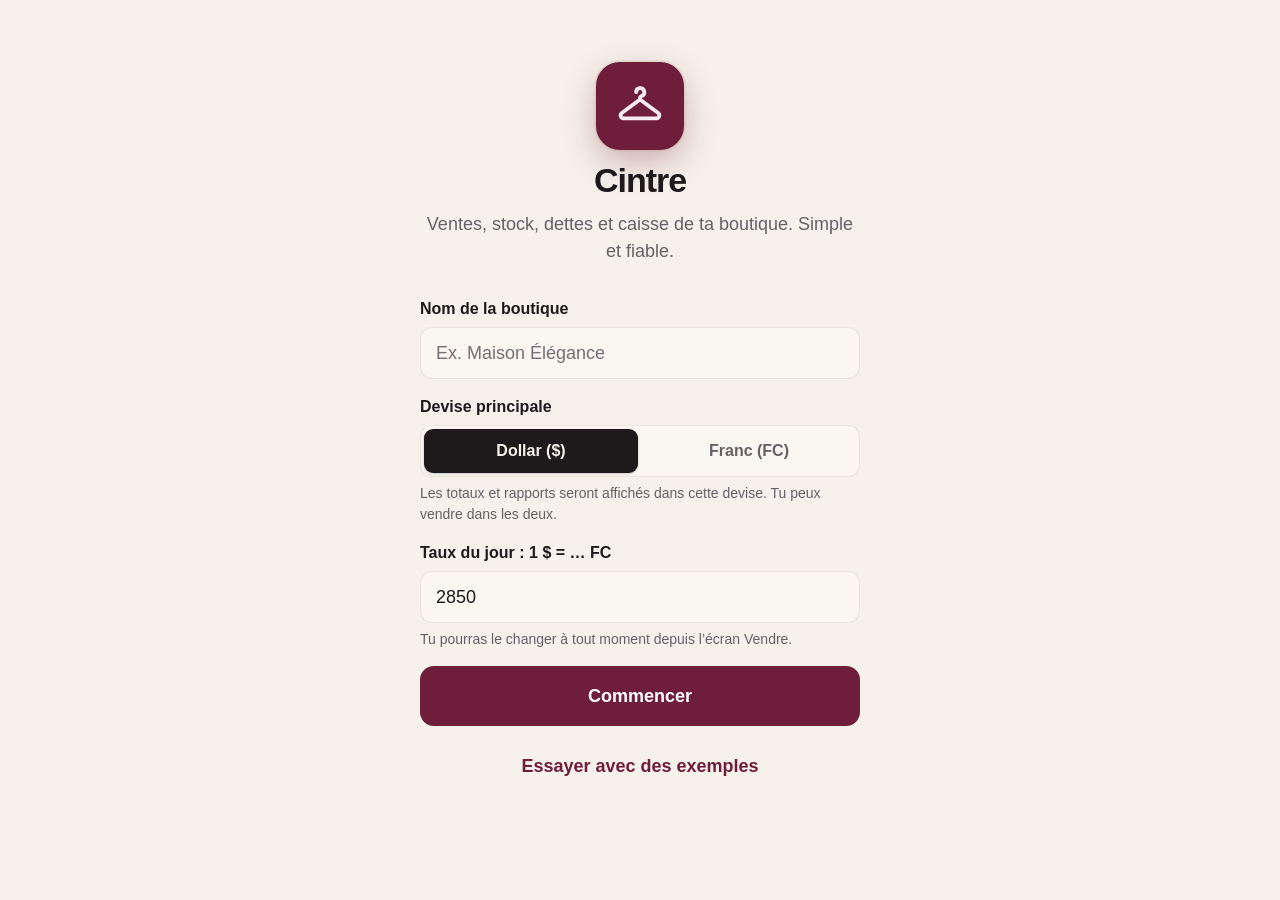
==== commit d5fbc451: "Factures numérotées et onglet Factures (jour, semaine, mois) Chaque vente reçoit un numéro de factur" ====
--- a/index.html
+++ b/index.html
@@ -25,6 +25,7 @@
   <nav class="nav" aria-label="Navigation principale">
     <a href="#/vendre" data-onglet="vendre"><svg width="24" height="24" viewBox="0 0 24 24" fill="none" stroke="currentColor" stroke-width="1.75" stroke-linecap="round" stroke-linejoin="round" aria-hidden="true"><path d="M5.5 8.5h13l-1 11.5h-11z"/><path d="M9 8.5V7a3 3 0 0 1 6 0v1.5"/></svg>Vendre</a>
     <a href="#/articles" data-onglet="articles"><svg width="24" height="24" viewBox="0 0 24 24" fill="none" stroke="currentColor" stroke-width="1.75" stroke-linecap="round" stroke-linejoin="round" aria-hidden="true"><path d="M10.2 5.6a1.9 1.9 0 1 1 2.6 1.8c-.5.2-.8.6-.8 1.1V9"/><path d="M12 9 3.6 15.2a1.4 1.4 0 0 0 .8 2.5h15.2a1.4 1.4 0 0 0 .8-2.5z"/></svg>Articles</a>
+    <a href="#/factures" data-onglet="factures"><svg width="24" height="24" viewBox="0 0 24 24" fill="none" stroke="currentColor" stroke-width="1.75" stroke-linecap="round" stroke-linejoin="round" aria-hidden="true"><path d="M7 3.5h7l4 4v13H7z"/><path d="M14 3.5v4h4"/><path d="M9.5 12h6M9.5 15.5h6"/></svg>Factures</a>
     <a href="#/dettes" data-onglet="dettes"><svg width="24" height="24" viewBox="0 0 24 24" fill="none" stroke="currentColor" stroke-width="1.75" stroke-linecap="round" stroke-linejoin="round" aria-hidden="true"><circle cx="9" cy="8" r="3.5"/><path d="M2.5 20c0-3.6 2.9-6.5 6.5-6.5s6.5 2.9 6.5 6.5"/><path d="M15.5 4.6a3.5 3.5 0 0 1 0 6.8"/><path d="M18 14.2c2 .8 3.5 2.9 3.5 5.8"/></svg>Dettes</a>
     <a href="#/depenses" data-onglet="depenses"><svg width="24" height="24" viewBox="0 0 24 24" fill="none" stroke="currentColor" stroke-width="1.75" stroke-linecap="round" stroke-linejoin="round" aria-hidden="true"><path d="M6 3.5h12v17l-3-2-3 2-3-2-3 2z"/><path d="M9 8.5h6M9 12.5h4"/></svg>Dépenses</a>
     <a href="#/caisse" data-onglet="caisse"><svg width="24" height="24" viewBox="0 0 24 24" fill="none" stroke="currentColor" stroke-width="1.75" stroke-linecap="round" stroke-linejoin="round" aria-hidden="true"><path d="M4 7.5A2.5 2.5 0 0 1 6.5 5H17v3"/><path d="M4 7.5v10A2.5 2.5 0 0 0 6.5 20H20V8H6.5A2.5 2.5 0 0 1 4 5.5"/><circle cx="16" cy="14" r="1.25"/></svg>Caisse</a>
--- a/css/style.css
+++ b/css/style.css
@@ -79,7 +79,7 @@
   min-height: 100dvh;
   background: var(--fond);
   color: var(--texte);
-  font: 400 17px/1.45 var(--police);
+  font: 400 18px/1.5 var(--police);
   -webkit-font-smoothing: antialiased;
   overscroll-behavior: none;
   -webkit-tap-highlight-color: transparent;
@@ -92,10 +92,10 @@
 :focus-visible { outline: 2px solid var(--accent); outline-offset: 2px; }
 
 .num { font-variant-numeric: tabular-nums; }
-.titre { font: 700 28px/1.15 var(--police-titre); letter-spacing: -0.02em; }
-.sous-titre { font: 600 20px/1.25 var(--police-titre); letter-spacing: -0.01em; }
-.legende { font-size: 13px; font-weight: 500; color: var(--texte-2); letter-spacing: 0.01em; }
-.surtitre { font-size: 13px; font-weight: 600; color: var(--texte-2); text-transform: uppercase; letter-spacing: 0.06em; }
+.titre { font: 700 30px/1.15 var(--police-titre); letter-spacing: -0.02em; }
+.sous-titre { font: 600 21px/1.25 var(--police-titre); letter-spacing: -0.01em; }
+.legende { font-size: 14px; font-weight: 500; color: var(--texte-2); letter-spacing: 0.01em; }
+.surtitre { font-size: 14px; font-weight: 600; color: var(--texte-2); text-transform: uppercase; letter-spacing: 0.06em; }
 .texte-2 { color: var(--texte-2); }
 .positif { color: var(--positif); }
 .negatif { color: var(--negatif); }
@@ -139,7 +139,7 @@
   display: inline-flex; align-items: center; justify-content: center; gap: var(--s1);
   min-height: 52px; padding: 0 var(--s3);
   border: 0; border-radius: 14px;
-  font-size: 17px; font-weight: 600;
+  font-size: 18px; font-weight: 600;
   transition: transform 150ms ease, background-color 150ms ease, opacity 150ms ease;
 }
 .btn:active { transform: scale(0.98); }
@@ -181,9 +181,9 @@
 .ligne-vente-nom { font-weight: 700; overflow-wrap: anywhere; }
 .ligne-vente-qte { font-weight: 600; color: var(--texte-2); }
 .ligne-vente-total { font-weight: 700; white-space: nowrap; }
-.ligne-vente-achat { font-size: 14px; color: var(--texte-2); }
-.ligne-vente .champ-libelle { font-size: 14px; color: var(--texte-2); }
-.ligne-vente-etat { font-size: 14px; font-weight: 600; min-height: 0; }
+.ligne-vente-achat { font-size: 15px; color: var(--texte-2); }
+.ligne-vente .champ-libelle { font-size: 15px; color: var(--texte-2); }
+.ligne-vente-etat { font-size: 15px; font-weight: 600; min-height: 0; }
 .ligne-vente-etat:empty { display: none; }
 .ligne-vente-etat.positif { color: var(--positif); }
 .ligne-vente-etat.negatif { color: var(--negatif); }
@@ -214,8 +214,8 @@
 /* ---------- Champs ---------- */
 
 .champ { display: flex; flex-direction: column; gap: 6px; }
-.champ-libelle { font-size: 15px; font-weight: 600; color: var(--texte); }
-.champ-aide { font-size: 13px; color: var(--texte-2); }
+.champ-libelle { font-size: 16px; font-weight: 600; color: var(--texte); }
+.champ-aide { font-size: 14px; color: var(--texte-2); }
 .champ-aide.positif { color: var(--positif); font-weight: 600; font-size: 15px; }
 .champ-aide.negatif { color: var(--negatif); font-weight: 600; font-size: 15px; }
 .champ-aide.attention { color: var(--attention); font-weight: 600; font-size: 15px; }
@@ -223,7 +223,7 @@
   width: 100%; min-height: 52px; padding: 0 var(--s2);
   border: 0; border-radius: var(--rayon-petit);
   background: var(--carte-2); box-shadow: inset 0 0 0 1px var(--ligne);
-  font-size: 17px; /* ≥ 16 px : pas de zoom automatique sur iPhone */
+  font-size: 18px; /* ≥ 16 px : pas de zoom automatique sur iPhone */
   -webkit-appearance: none; appearance: none;
 }
 .saisie:focus { outline: none; box-shadow: inset 0 0 0 2px var(--accent); background: var(--carte); }
@@ -246,7 +246,7 @@
 }
 .segment-choix {
   min-height: 44px; border: 0; border-radius: 9px; background: none;
-  font-size: 15px; font-weight: 600; color: var(--texte-2);
+  font-size: 16px; font-weight: 600; color: var(--texte-2);
   transition: background-color 150ms ease, color 150ms ease;
 }
 /* Choix actif bien visible (foncé), pour qu'on voie tout de suite ce qui est sélectionné. */
@@ -263,7 +263,7 @@
   display: inline-flex; align-items: center; gap: 8px; flex: none;
   min-height: 40px; padding: 0 var(--s2); border: 0; border-radius: 999px;
   background: var(--carte); box-shadow: inset 0 0 0 1px var(--ligne-forte);
-  font-size: 15px; font-weight: 500; color: var(--texte);
+  font-size: 16px; font-weight: 500; color: var(--texte);
   transition: background-color 150ms ease;
 }
 .puce[aria-checked="true"] { background: var(--texte); color: var(--fond); box-shadow: none; }
@@ -293,7 +293,7 @@
 
 .nav {
   position: fixed; left: 0; right: 0; bottom: 0; z-index: 20;
-  display: grid; grid-template-columns: repeat(5, 1fr);
+  display: grid; grid-template-columns: repeat(6, 1fr);
   padding: 0 env(safe-area-inset-right) env(safe-area-inset-bottom) env(safe-area-inset-left);
   background: color-mix(in srgb, var(--carte) 92%, transparent);
   -webkit-backdrop-filter: saturate(180%) blur(20px); backdrop-filter: saturate(180%) blur(20px);
@@ -301,7 +301,7 @@
 }
 .nav a {
   display: flex; flex-direction: column; align-items: center; justify-content: center; gap: 2px;
-  height: var(--hauteur-nav); color: var(--texte-3); font-size: 11px; font-weight: 600; letter-spacing: 0.01em;
+  height: var(--hauteur-nav); color: var(--texte-3); font-size: 12px; font-weight: 600; letter-spacing: 0.01em;
 }
 .nav a[aria-current="page"] { color: var(--accent); position: relative; }
 .nav a[aria-current="page"]::before {
@@ -317,7 +317,7 @@
 .resume-jour { padding: var(--s1) 4px var(--s3); }
 .chiffre-xl { font: 700 40px/1.05 var(--police-titre); letter-spacing: -0.03em; font-variant-numeric: tabular-nums; margin: 4px 0; }
 .chiffre-l { font: 700 30px/1.1 var(--police-titre); letter-spacing: -0.02em; font-variant-numeric: tabular-nums; }
-.chiffre-m { font: 700 22px/1.15 var(--police-titre); letter-spacing: -0.01em; font-variant-numeric: tabular-nums; }
+.chiffre-m { font: 700 23px/1.15 var(--police-titre); letter-spacing: -0.01em; font-variant-numeric: tabular-nums; }
 .resume-jour-pied { display: flex; align-items: center; justify-content: space-between; gap: var(--s1); flex-wrap: wrap; margin-top: var(--s1); }
 .puce-taux {
   display: inline-flex; align-items: center; gap: 6px; min-height: 36px; padding: 0 12px;
@@ -337,8 +337,8 @@
 .carte-article:active { transform: scale(0.97); }
 .carte-article.dans-panier { box-shadow: inset 0 0 0 2px var(--accent), var(--ombre); }
 .carte-article.epuise { opacity: 0.45; }
-.carte-article-nom { font-size: 16px; font-weight: 700; line-height: 1.25; display: -webkit-box; -webkit-line-clamp: 2; -webkit-box-orient: vertical; overflow: hidden; word-break: break-word; }
-.carte-article-prix { margin-top: auto; font-size: 17px; font-weight: 600; color: var(--texte); font-variant-numeric: tabular-nums; }
+.carte-article-nom { font-size: 17px; font-weight: 700; line-height: 1.25; display: -webkit-box; -webkit-line-clamp: 2; -webkit-box-orient: vertical; overflow: hidden; word-break: break-word; }
+.carte-article-prix { margin-top: auto; font-size: 18px; font-weight: 600; color: var(--texte); font-variant-numeric: tabular-nums; }
 .carte-article-pied { display: flex; align-items: center; justify-content: space-between; gap: 6px; width: 100%; margin-top: auto; }
 .compteur {
   position: absolute; top: 10px; right: 10px;
@@ -349,7 +349,7 @@
 }
 .badge {
   display: inline-flex; align-items: center; gap: 4px; min-height: 24px; padding: 0 8px;
-  border-radius: 999px; font-size: 12px; font-weight: 600; white-space: nowrap;
+  border-radius: 999px; font-size: 13px; font-weight: 600; white-space: nowrap;
 }
 .badge-bas { background: var(--attention-doux); color: var(--attention); }
 .badge-zero { background: var(--negatif-doux); color: var(--negatif); }
@@ -386,7 +386,7 @@
 .barre-panier-textes { display: flex; flex-direction: column; min-width: 0; }
 .barre-panier-lien { white-space: nowrap; font-size: 14px; font-weight: 600; text-decoration: underline; text-underline-offset: 3px; opacity: 0.9; }
 .barre-panier-cout { font-size: 15px; font-weight: 500; opacity: 0.8; }
-.carte-article-etiquette { display: block; font-size: 12px; font-weight: 500; color: var(--texte-3); letter-spacing: 0.02em; }
+.carte-article-etiquette { display: block; font-size: 13px; font-weight: 500; color: var(--texte-3); letter-spacing: 0.02em; }
 .carte-article-conteneur { position: relative; display: flex; }
 .carte-article-conteneur > .carte-article { flex: 1; min-width: 0; }
 .retirer-un {
@@ -410,7 +410,7 @@
 button.liste-ligne:active, a.liste-ligne:active { background: var(--carte-2); }
 .liste-ligne-corps { flex: 1; min-width: 0; display: flex; flex-direction: column; gap: 2px; }
 .liste-ligne-titre { font-weight: 600; overflow: hidden; text-overflow: ellipsis; white-space: nowrap; }
-.liste-ligne-sous { font-size: 14px; color: var(--texte-2); overflow: hidden; text-overflow: ellipsis; white-space: nowrap; }
+.liste-ligne-sous { font-size: 15px; color: var(--texte-2); overflow: hidden; text-overflow: ellipsis; white-space: nowrap; }
 .liste-ligne-fin { display: flex; flex-direction: column; align-items: flex-end; gap: 4px; text-align: right; flex: none; max-width: 55%; }
 .liste-ligne-montant { font-weight: 600; font-variant-numeric: tabular-nums; white-space: nowrap; }
 .liste-ligne .chevron { color: var(--texte-3); margin-right: -6px; }
@@ -451,7 +451,7 @@
 .g-hote { position: relative; margin: 0 -4px; }
 .graphique { display: block; width: 100%; height: auto; touch-action: pan-y; overflow: visible; }
 .g-grille { stroke: var(--ligne); stroke-width: 1; }
-.g-axe { fill: var(--texte-3); font-size: 11px; font-weight: 500; font-variant-numeric: tabular-nums; }
+.g-axe { fill: var(--texte-3); font-size: 12px; font-weight: 500; font-variant-numeric: tabular-nums; }
 .g-courbe { fill: none; stroke: var(--accent); stroke-width: 2.25; stroke-linecap: round; stroke-linejoin: round; }
 .g-zone { fill: var(--accent); opacity: 0.1; }
 .g-guide { stroke: var(--ligne-forte); stroke-width: 1; stroke-dasharray: 3 3; }
@@ -511,11 +511,11 @@
 .recu { background: var(--carte); border-radius: var(--rayon); box-shadow: var(--ombre); padding: var(--s3) var(--s2); }
 .recu-tete { text-align: center; display: flex; flex-direction: column; align-items: center; gap: 6px; padding-bottom: var(--s2); border-bottom: 1px dashed var(--ligne-forte); }
 .recu-lignes { padding: 12px 0; border-bottom: 1px dashed var(--ligne-forte); display: flex; flex-direction: column; gap: 8px; }
-.recu-ligne { display: flex; justify-content: space-between; gap: var(--s2); font-size: 16px; }
+.recu-ligne { display: flex; justify-content: space-between; gap: var(--s2); font-size: 17px; }
 .recu-ligne > :first-child { min-width: 0; overflow-wrap: anywhere; }
 .recu-ligne > :last-child { white-space: nowrap; font-variant-numeric: tabular-nums; }
 .recu-total { display: flex; justify-content: space-between; align-items: baseline; padding-top: 12px; font-weight: 700; font-size: 20px; }
-.recu-pied { display: flex; flex-direction: column; gap: 6px; padding-top: 12px; font-size: 15px; color: var(--texte-2); }
+.recu-pied { display: flex; flex-direction: column; gap: 6px; padding-top: 12px; font-size: 16px; color: var(--texte-2); }
 .cachet-ok { width: 56px; height: 56px; border-radius: 50%; display: inline-flex; align-items: center; justify-content: center; background: var(--positif-doux); color: var(--positif); animation: apparaitre 220ms ease; }
 
 /* Panier */
@@ -544,7 +544,7 @@
   display: flex; align-items: center; gap: 12px; max-width: 560px; width: 100%;
   padding: 12px 12px 12px 16px; min-height: 52px; border-radius: 16px;
   background: var(--texte); color: var(--fond); box-shadow: 0 8px 30px rgba(0, 0, 0, 0.2);
-  font-size: 15px; font-weight: 500; pointer-events: auto;
+  font-size: 16px; font-weight: 500; pointer-events: auto;
   opacity: 0; transform: translateY(-12px); transition: opacity 180ms ease, transform 200ms ease;
 }
 .toast.visible { opacity: 1; transform: none; }
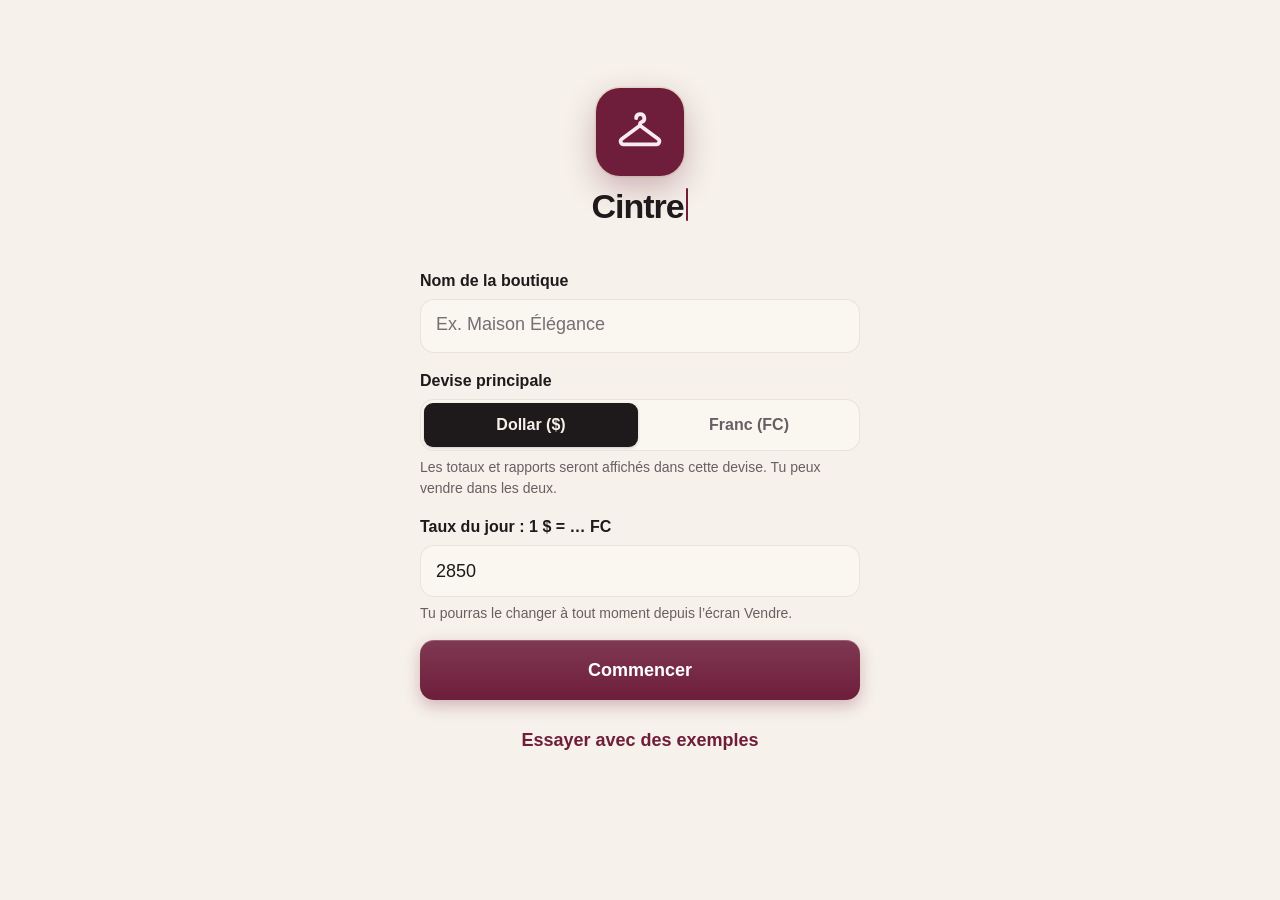
==== commit 8aa9ff33: "Étape 2 (code) : comptes, base Supabase avec sécurité par ligne, synchronisation - db/migrations/001" ====
--- a/index.html
+++ b/index.html
@@ -16,6 +16,7 @@
   <link rel="apple-touch-icon" href="icons/apple-touch-icon.png">
   <link rel="stylesheet" href="css/style.css">
   <script src="js/theme.js"></script>
+  <script src="js/vendor/supabase.js" defer></script>
   <script type="module" src="js/app.js"></script>
 </head>
 <body class="sans-nav">
--- a/css/style.css
+++ b/css/style.css
@@ -121,7 +121,7 @@
 
 .entete { display: flex; align-items: center; gap: var(--s1); min-height: 56px; margin-bottom: var(--s2); }
 .entete-titres { flex: 1; min-width: 0; }
-.entete-titres .titre { overflow: hidden; text-overflow: ellipsis; white-space: nowrap; }
+.entete-titres .titre { overflow-wrap: anywhere; }
 .entete-actions { display: flex; align-items: center; gap: 4px; margin-right: -8px; }
 
 .carte {
@@ -180,7 +180,7 @@
 .ligne-vente-tete { display: flex; align-items: baseline; justify-content: space-between; gap: 12px; }
 .ligne-vente-nom { font-weight: 700; overflow-wrap: anywhere; }
 .ligne-vente-qte { font-weight: 600; color: var(--texte-2); }
-.ligne-vente-total { font-weight: 700; white-space: nowrap; }
+.ligne-vente-total { font-weight: 700; text-align: right; }
 .ligne-vente-achat { font-size: 15px; color: var(--texte-2); }
 .ligne-vente .champ-libelle { font-size: 15px; color: var(--texte-2); }
 .ligne-vente-etat { font-size: 15px; font-weight: 600; min-height: 0; }
@@ -199,6 +199,7 @@
   display: flex; align-items: center; justify-content: space-between; gap: 12px; flex-wrap: wrap;
   padding: 10px var(--s2); border-radius: var(--rayon-petit); background: var(--carte); box-shadow: inset 0 0 0 1px var(--ligne);
 }
+.taux-vente input[type="date"] { width: auto; min-width: 160px; text-align: left; font-weight: 600; }
 .taux-vente .saisie { width: 112px; min-height: 44px; text-align: right; font-weight: 700; font-variant-numeric: tabular-nums; }
 .total-vente:empty { display: none; }
 .a-payer {
@@ -226,6 +227,7 @@
   font-size: 18px; /* ≥ 16 px : pas de zoom automatique sur iPhone */
   -webkit-appearance: none; appearance: none;
 }
+.saisie-longue { display: block; resize: none; overflow: hidden; padding: 13px var(--s2); line-height: 1.4; min-height: 52px; font-family: inherit; }
 .saisie:focus { outline: none; box-shadow: inset 0 0 0 2px var(--accent); background: var(--carte); }
 .saisie.invalide { box-shadow: inset 0 0 0 2px var(--negatif); }
 .saisie::placeholder { color: var(--texte-3); }
@@ -254,11 +256,9 @@
 
 .puces { display: flex; flex-wrap: wrap; gap: var(--s1); }
 .puces-defilantes {
-  flex-wrap: nowrap; overflow-x: auto; scrollbar-width: none;
-  margin: 0 calc(-1 * var(--s2)); padding: 2px var(--s2);
-  scroll-padding: 0 var(--s2);
-}
-.puces-defilantes::-webkit-scrollbar { display: none; }
+  /* Les catégories passent à la ligne : toutes restent visibles, aucune n'est cachée hors de l'écran. */
+  flex-wrap: wrap; padding: 2px 0;
+}
 .puce {
   display: inline-flex; align-items: center; gap: 8px; flex: none;
   min-height: 40px; padding: 0 var(--s2); border: 0; border-radius: 999px;
@@ -313,7 +313,7 @@
 /* ---------- Écran Vendre ---------- */
 
 .entete-vendre { gap: 12px; }
-.entete-vendre .entete-nom { flex: 1; min-width: 0; font: 600 20px/1.2 var(--police-titre); overflow: hidden; text-overflow: ellipsis; white-space: nowrap; }
+.entete-vendre .entete-nom { flex: 1; min-width: 0; font: 600 20px/1.2 var(--police-titre); overflow-wrap: anywhere; }
 .resume-jour { padding: var(--s1) 4px var(--s3); }
 .chiffre-xl { font: 700 40px/1.05 var(--police-titre); letter-spacing: -0.03em; font-variant-numeric: tabular-nums; margin: 4px 0; }
 .chiffre-l { font: 700 30px/1.1 var(--police-titre); letter-spacing: -0.02em; font-variant-numeric: tabular-nums; }
@@ -337,7 +337,7 @@
 .carte-article:active { transform: scale(0.97); }
 .carte-article.dans-panier { box-shadow: inset 0 0 0 2px var(--accent), var(--ombre); }
 .carte-article.epuise { opacity: 0.45; }
-.carte-article-nom { font-size: 17px; font-weight: 700; line-height: 1.25; display: -webkit-box; -webkit-line-clamp: 2; -webkit-box-orient: vertical; overflow: hidden; word-break: break-word; }
+.carte-article-nom { font-size: 17px; font-weight: 700; line-height: 1.25; overflow-wrap: anywhere; }
 .carte-article-prix { margin-top: auto; font-size: 18px; font-weight: 600; color: var(--texte); font-variant-numeric: tabular-nums; }
 .carte-article-pied { display: flex; align-items: center; justify-content: space-between; gap: 6px; width: 100%; margin-top: auto; }
 .compteur {
@@ -409,10 +409,10 @@
 .liste-ligne + .liste-ligne::before { content: ""; position: absolute; top: 0; left: var(--s2); right: 0; border-top: 1px solid var(--ligne); }
 button.liste-ligne:active, a.liste-ligne:active { background: var(--carte-2); }
 .liste-ligne-corps { flex: 1; min-width: 0; display: flex; flex-direction: column; gap: 2px; }
-.liste-ligne-titre { font-weight: 600; overflow: hidden; text-overflow: ellipsis; white-space: nowrap; }
-.liste-ligne-sous { font-size: 15px; color: var(--texte-2); overflow: hidden; text-overflow: ellipsis; white-space: nowrap; }
+.liste-ligne-titre { font-weight: 600; overflow-wrap: anywhere; }
+.liste-ligne-sous { font-size: 15px; color: var(--texte-2); overflow-wrap: anywhere; }
 .liste-ligne-fin { display: flex; flex-direction: column; align-items: flex-end; gap: 4px; text-align: right; flex: none; max-width: 55%; }
-.liste-ligne-montant { font-weight: 600; font-variant-numeric: tabular-nums; white-space: nowrap; }
+.liste-ligne-montant { font-weight: 600; font-variant-numeric: tabular-nums; }
 .liste-ligne .chevron { color: var(--texte-3); margin-right: -6px; }
 .liste-vide { padding: var(--s3) var(--s2); text-align: center; color: var(--texte-2); }
 .groupe-titre { display: flex; align-items: baseline; justify-content: space-between; gap: var(--s1); margin: var(--s3) 4px var(--s1); }
@@ -474,7 +474,7 @@
 .g-cle-b { background: var(--negatif); opacity: 0.85; }
 .g-horiz { display: flex; flex-direction: column; gap: 14px; }
 .g-horiz-tete { display: flex; justify-content: space-between; gap: var(--s1); font-size: 15px; margin-bottom: 6px; }
-.g-horiz-nom { font-weight: 500; overflow: hidden; text-overflow: ellipsis; white-space: nowrap; }
+.g-horiz-nom { font-weight: 500; overflow-wrap: anywhere; }
 .g-horiz-valeur { font-weight: 600; white-space: nowrap; }
 .g-horiz-piste { height: 10px; border-radius: 999px; background: var(--carte-2); overflow: hidden; }
 .g-horiz-barre { height: 100%; border-radius: 999px; background: var(--c, var(--texte-3)); }
@@ -513,7 +513,7 @@
 .recu-lignes { padding: 12px 0; border-bottom: 1px dashed var(--ligne-forte); display: flex; flex-direction: column; gap: 8px; }
 .recu-ligne { display: flex; justify-content: space-between; gap: var(--s2); font-size: 17px; }
 .recu-ligne > :first-child { min-width: 0; overflow-wrap: anywhere; }
-.recu-ligne > :last-child { white-space: nowrap; font-variant-numeric: tabular-nums; }
+.recu-ligne > :last-child { font-variant-numeric: tabular-nums; text-align: right; }
 .recu-total { display: flex; justify-content: space-between; align-items: baseline; padding-top: 12px; font-weight: 700; font-size: 20px; }
 .recu-pied { display: flex; flex-direction: column; gap: 6px; padding-top: 12px; font-size: 16px; color: var(--texte-2); }
 .cachet-ok { width: 56px; height: 56px; border-radius: 50%; display: inline-flex; align-items: center; justify-content: center; background: var(--positif-doux); color: var(--positif); animation: apparaitre 220ms ease; }
@@ -596,7 +596,24 @@
 .ligne-jour.inactif .liste-ligne-titre { color: var(--texte-3); font-weight: 500; }
 .navigation-jour { display: flex; align-items: center; justify-content: space-between; gap: var(--s1); margin-bottom: var(--s2); }
 .navigation-jour .sous-titre { text-align: center; flex: 1; }
+.detail-calcul { margin-top: 12px; }
+.detail-total { display: flex; justify-content: space-between; gap: var(--s2); font-weight: 700; padding-bottom: 4px; border-bottom: 1px solid var(--ligne); margin-bottom: 4px; }
+.detail-ligne { display: flex; justify-content: space-between; gap: var(--s2); padding: 3px 0 3px 12px; color: var(--texte-2); font-size: 16px; }
+.detail-ligne > span:first-child::before { content: "• "; color: var(--texte-3); }
 .reglage-ligne { display: flex; align-items: center; justify-content: space-between; gap: var(--s2); }
+
+/* ---------- Écriture progressive (accueil, nom de la boutique) ---------- */
+
+.ecriture-reste { visibility: hidden; }
+.ecriture-curseur {
+  display: inline-block; width: 2px; height: 0.95em; margin: 0 1px 0 2px;
+  vertical-align: -0.08em; border-radius: 1px; background: var(--accent);
+  animation: curseur-clignote 1s steps(1, end) infinite;
+  transition: opacity 400ms ease;
+}
+.ecriture-curseur.ecriture-en-cours { animation: none; opacity: 1; }   /* fixe pendant la frappe */
+.ecriture-curseur.ecriture-disparait { animation: none; opacity: 0; }  /* fondu final */
+@keyframes curseur-clignote { 0%, 50% { opacity: 1; } 50.01%, 100% { opacity: 0; } }
 
 /* ---------- Animations ---------- */
 
@@ -605,3 +622,134 @@
 @media (prefers-reduced-motion: reduce) {
   *, *::before, *::after { animation-duration: 1ms !important; transition-duration: 1ms !important; }
 }
+
+/* ---------- Comptes : mot de passe, état de la synchronisation ---------- */
+
+.mdp { position: relative; }
+.mdp .saisie { padding-right: 56px; }
+.mdp-oeil { position: absolute; right: 4px; top: 50%; transform: translateY(-50%); color: var(--texte-2); }
+.etat-sync { display: inline-flex; align-items: center; gap: 8px; font-weight: 600; }
+.etat-sync::before { content: ""; width: 10px; height: 10px; border-radius: 50%; background: var(--texte-3); flex: none; }
+.etat-sync[data-etat="synchronise"]::before { background: var(--positif); }
+.etat-sync[data-etat="attente"]::before, .etat-sync[data-etat="envoi"]::before { background: var(--attention); }
+.etat-sync[data-etat="erreur"]::before, .etat-sync[data-etat="reconnexion"]::before { background: var(--negatif); }
+/* Petit point sur le bouton du profil quand des données attendent d'être envoyées */
+a.btn-icone[href="#/profil"] { position: relative; }
+body[data-sync="attente"] a.btn-icone[href="#/profil"]::after,
+body[data-sync="envoi"] a.btn-icone[href="#/profil"]::after,
+body[data-sync="horsligne"] a.btn-icone[href="#/profil"]::after,
+body[data-sync="erreur"] a.btn-icone[href="#/profil"]::after,
+body[data-sync="reconnexion"] a.btn-icone[href="#/profil"]::after {
+  content: ""; position: absolute; top: 9px; right: 9px; width: 9px; height: 9px; border-radius: 50%;
+  background: var(--attention); box-shadow: 0 0 0 2px var(--fond);
+}
+body[data-sync="erreur"] a.btn-icone[href="#/profil"]::after,
+body[data-sync="reconnexion"] a.btn-icone[href="#/profil"]::after { background: var(--negatif); }
+body[data-sync="horsligne"] a.btn-icone[href="#/profil"]::after { background: var(--texte-3); }
+
+/* ---------- Habillage moderne (cartes héros, verre, mouvements utiles) ---------- */
+
+/* Cartes et listes : coins plus doux, ombres en couches très légères */
+:root { --rayon: 20px; --rayon-petit: 14px;
+  --ombre: 0 1px 1px rgba(70, 45, 35, 0.04), 0 2px 6px rgba(70, 45, 35, 0.04), 0 10px 28px rgba(70, 45, 35, 0.05); }
+:root[data-mode="sombre"] { --ombre: 0 0 0 1px rgba(255, 255, 255, 0.05), 0 10px 28px rgba(0, 0, 0, 0.35); }
+
+/* Carte « héros » : le chiffre clé de l'écran, sur un dégradé bordeaux profond avec un liseré doré */
+.heros {
+  position: relative; overflow: hidden; margin: 4px 0 var(--s3); padding: 20px 20px 18px;
+  border-radius: 24px; color: #FBF3F6;
+  background:
+    radial-gradient(120% 140% at 100% 0%, rgba(214, 170, 110, 0.28) 0%, transparent 45%),
+    linear-gradient(150deg, #7E2244 0%, #5E1833 55%, #45102A 100%);
+  box-shadow: 0 1px 0 rgba(255, 255, 255, 0.18) inset, 0 14px 34px rgba(94, 24, 51, 0.32);
+}
+.heros::after { content: ""; position: absolute; inset: 0; border-radius: inherit; pointer-events: none;
+  box-shadow: inset 0 0 0 1px rgba(214, 176, 116, 0.35); }
+:root[data-mode="sombre"] .heros {
+  background: radial-gradient(120% 140% at 100% 0%, rgba(214, 170, 110, 0.22) 0%, transparent 45%),
+    linear-gradient(150deg, #3A1424 0%, #2A0F1B 60%, #1E0A13 100%);
+  box-shadow: 0 14px 34px rgba(0, 0, 0, 0.45);
+}
+.heros .legende, .heros .texte-2 { color: rgba(251, 243, 246, 0.78); }
+.heros .chiffre-xl, .heros .chiffre-l { color: #FFFFFF; }
+.heros .negatif { color: #FFB8B0; }
+.heros .positif { color: #A8E8C6; }
+.heros .puce-taux { background: rgba(255, 255, 255, 0.12); color: #FBF3F6; box-shadow: inset 0 0 0 1px rgba(255, 255, 255, 0.22); }
+.heros .badge-neutre { background: rgba(255, 255, 255, 0.12); color: #FBF3F6; box-shadow: none; }
+.resume-jour.heros { padding-bottom: 16px; }
+
+/* Petites icônes rondes devant les libellés des chiffres */
+.stat-tete { display: inline-flex; align-items: center; gap: 8px; }
+.stat-icone { display: inline-flex; align-items: center; justify-content: center; width: 26px; height: 26px; border-radius: 9px;
+  background: var(--accent-doux); color: var(--accent); flex: none; }
+
+/* Boutons principaux : léger relief et ombre teintée */
+.btn-principal { background: linear-gradient(180deg, color-mix(in srgb, var(--accent) 88%, #fff) 0%, var(--accent) 100%);
+  box-shadow: 0 1px 0 rgba(255, 255, 255, 0.2) inset, 0 6px 16px color-mix(in srgb, var(--accent) 28%, transparent); }
+.carte-article, .liste-ligne, .carte-stat, .puce, .btn-rond { transition: transform 160ms ease, box-shadow 160ms ease, background-color 160ms ease; }
+button.carte-stat:active, a.carte-stat:active { transform: scale(0.98); }
+
+/* En-tête « verre » collé en haut pendant le défilement */
+.entete {
+  position: sticky; top: 0; z-index: 12;
+  margin: calc(-1 * (env(safe-area-inset-top) + var(--s1))) calc(-1 * var(--s2)) var(--s2);
+  padding: calc(env(safe-area-inset-top) + var(--s1)) var(--s2) var(--s1);
+  background: color-mix(in srgb, var(--fond) 82%, transparent);
+  -webkit-backdrop-filter: saturate(180%) blur(18px); backdrop-filter: saturate(180%) blur(18px);
+  transition: box-shadow 200ms ease;
+}
+body.defile .entete { box-shadow: 0 1px 0 var(--ligne), 0 8px 20px rgba(0, 0, 0, 0.04); }
+
+/* Barre du bas « verre » flottante, qui se réduit quand on descend dans la page */
+.nav {
+  left: calc(env(safe-area-inset-left) + 10px); right: calc(env(safe-area-inset-right) + 10px);
+  bottom: calc(env(safe-area-inset-bottom) + 8px);
+  max-width: 640px; margin: 0 auto; padding: 6px;
+  border: 0; border-radius: 26px;
+  background: color-mix(in srgb, var(--carte) 74%, transparent);
+  -webkit-backdrop-filter: saturate(190%) blur(22px); backdrop-filter: saturate(190%) blur(22px);
+  box-shadow: inset 0 0 0 1px color-mix(in srgb, var(--texte) 8%, transparent), 0 10px 30px rgba(40, 20, 30, 0.14);
+  transition: transform 260ms cubic-bezier(.2, .8, .2, 1), padding 260ms ease;
+}
+.nav a { height: calc(var(--hauteur-nav) - 12px); border-radius: 20px; transition: background-color 200ms ease, color 200ms ease, height 260ms ease; }
+.nav a[aria-current="page"] { background: var(--accent-doux); }
+.nav a[aria-current="page"]::before { display: none; }
+.nav a svg { transition: transform 200ms ease; }
+.nav a[aria-current="page"] svg { transform: translateY(-1px) scale(1.06); }
+:root { --hauteur-nav: 70px; }
+body.nav-compacte { --hauteur-nav: 56px; }
+body.nav-compacte .nav a { font-size: 0; gap: 0; }
+#app { padding-bottom: calc(var(--hauteur-nav) + env(safe-area-inset-bottom) + var(--s5)); }
+.barre-panier { bottom: calc(var(--hauteur-nav) + env(safe-area-inset-bottom) + 8px); transition: transform 220ms cubic-bezier(.2, .8, .2, 1), opacity 180ms ease, bottom 260ms ease; }
+
+/* Arrivée sur un écran : léger fondu montant */
+.ecran-entree { animation: entree-ecran 260ms cubic-bezier(.2, .8, .2, 1); }
+@keyframes entree-ecran { from { opacity: 0; transform: translateY(8px); } to { opacity: 1; transform: none; } }
+
+/* ---------- Impression et PDF (factures) ---------- */
+
+#zone-impression { display: none; }
+@media print {
+  @page { size: A4; margin: 14mm; }
+  html, body { background: #fff !important; overflow: visible !important; height: auto !important; }
+  body > *:not(#zone-impression) { display: none !important; }
+  #zone-impression { display: block; color: #16131a; font: 11pt/1.45 var(--police); }
+  .imp-page { max-width: 180mm; margin: 0 auto; }
+  .imp-entete { display: flex; justify-content: space-between; align-items: flex-end; gap: 12mm; padding-bottom: 4mm; border-bottom: 2px solid #6E1D3A; margin-bottom: 6mm; }
+  .imp-boutique { font-size: 18pt; font-weight: 700; color: #6E1D3A; letter-spacing: -0.01em; }
+  .imp-titre-bloc { text-align: right; }
+  .imp-titre { font-size: 15pt; font-weight: 700; }
+  .imp-petit { font-size: 9pt; color: #6b6268; }
+  .imp-infos { display: flex; justify-content: space-between; gap: 8mm; margin-bottom: 6mm; }
+  .imp-table { width: 100%; border-collapse: collapse; margin-bottom: 5mm; }
+  .imp-table th { text-align: left; font-size: 8.5pt; text-transform: uppercase; letter-spacing: 0.05em; color: #6b6268; border-bottom: 1px solid #c9bfc4; padding: 2mm 1.5mm; }
+  .imp-table td { padding: 2.2mm 1.5mm; border-bottom: 1px solid #e6dfe2; vertical-align: top; }
+  .imp-table tr { break-inside: avoid; }
+  .imp-total td { font-weight: 700; font-size: 12.5pt; border-top: 2px solid #16131a; border-bottom: 0; }
+  .imp-pied td { border-bottom: 0; padding: 1mm 1.5mm; }
+  .imp-droite, .imp-table .imp-droite { text-align: right; white-space: nowrap; }
+  .imp-fort { font-weight: 700; }
+  .imp-barre td { text-decoration: line-through; color: #8a8086; }
+  .imp-annule { border: 1.5px solid #b0281f; color: #b0281f; font-weight: 700; padding: 2mm 3mm; margin-bottom: 5mm; text-align: center; }
+  .imp-merci { margin-top: 8mm; text-align: center; font-style: italic; color: #6b6268; }
+}
